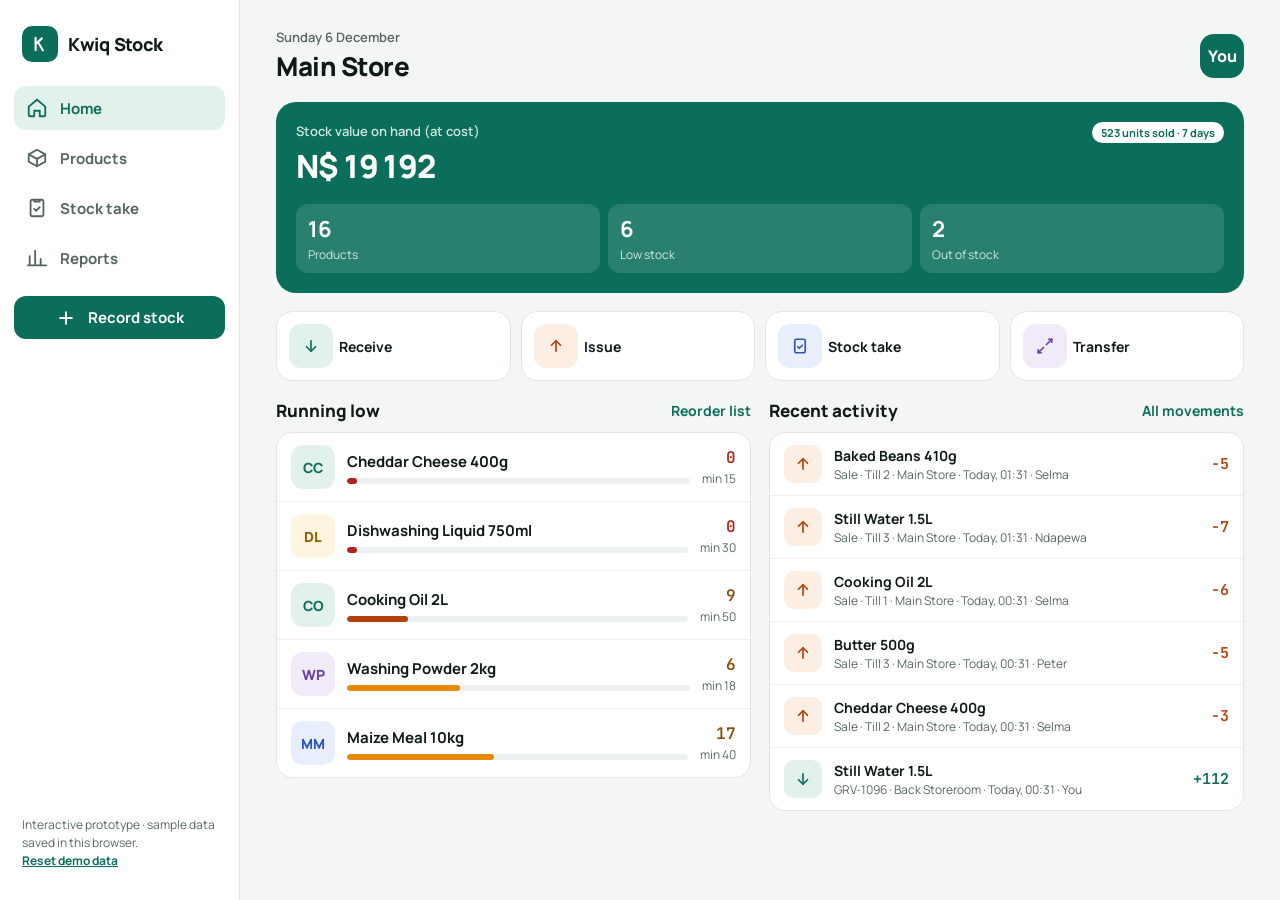
==== kwiq-stock/index.html @ a2aaada9 "Add Kwiq Stock working prototype" ====
<!doctype html>
<html lang="en">
<head>
<meta charset="utf-8">
<meta name="viewport" content="width=device-width, initial-scale=1, viewport-fit=cover">
<title>Kwiq Stock — Stock recording prototype</title>
<meta name="description" content="Kwiq Stock: an interactive prototype of a stock recording app — receive and issue stock, run barcode stock takes and track movements.">
<meta name="theme-color" content="#0B6E5A">
<link rel="icon" href="data:image/svg+xml,%3Csvg xmlns='http://www.w3.org/2000/svg' viewBox='0 0 32 32'%3E%3Crect width='32' height='32' rx='8' fill='%230B6E5A'/%3E%3Cpath d='M9 8v16M9 16l9-8M12.5 13l7 11' stroke='white' stroke-width='3' stroke-linecap='round' fill='none'/%3E%3C/svg%3E">
<link rel="preconnect" href="https://fonts.googleapis.com">
<link rel="preconnect" href="https://fonts.gstatic.com" crossorigin>
<link href="https://fonts.googleapis.com/css2?family=Manrope:wght@400;500;600;700;800&family=JetBrains+Mono:wght@500;600&display=swap" rel="stylesheet">
<style>
:root{
  --brand:#0B6E5A;--brand-dark:#08513F;--brand-tint:#E3F1EC;--brand-on:#CFE8E0;
  --ink:#0F1A17;--muted:#56665F;--line:#E1E7E4;--line-soft:#EDF1EF;--ground:#F4F6F5;--card:#FFFFFF;
  --out:#B4400B;--out-tint:#FDEEE4;--warn:#8A4B00;--warn-tint:#FFF1DB;--bad:#B42318;--bad-tint:#FDE8E7;
  --blue:#2F54B8;--blue-tint:#E8EEFB;--purple:#6B3FA0;--purple-tint:#F1EAF9;--amber-tint:#FFF4E0;--amber:#9A5B00;
  --radius:16px;--mono:'JetBrains Mono',ui-monospace,monospace;
}
*{box-sizing:border-box}
html,body{margin:0;height:100%}
body{font-family:'Manrope',system-ui,-apple-system,sans-serif;background:var(--ground);color:var(--ink);-webkit-font-smoothing:antialiased}
a{color:var(--brand);text-decoration:none}
button,input,select{font-family:inherit;font-size:inherit;color:inherit}
button{cursor:pointer}
:focus-visible{outline:3px solid #5FD3B3;outline-offset:2px}
.mono{font-family:var(--mono)}
.sr{position:absolute;width:1px;height:1px;overflow:hidden;clip:rect(0 0 0 0);white-space:nowrap}

/* Layout */
.app{display:flex;min-height:100vh}
.sidebar{display:none}
.main{flex:1;min-width:0;padding:20px 20px 110px}
.content{max-width:1120px;margin:0 auto;display:flex;flex-direction:column;gap:18px}
.bottomnav{position:fixed;left:0;right:0;bottom:0;height:calc(76px + env(safe-area-inset-bottom));padding:0 6px env(safe-area-inset-bottom);background:var(--card);border-top:1px solid var(--line);display:grid;grid-template-columns:repeat(5,1fr);align-items:center;z-index:20}
.bottomnav a{display:flex;flex-direction:column;align-items:center;gap:4px;font-size:11px;font-weight:600;color:var(--muted);padding:6px 0}
.bottomnav a.active{color:var(--brand);font-weight:800}
.bottomnav .fab{width:54px;height:54px;border-radius:18px;background:var(--brand);display:flex;align-items:center;justify-content:center;margin-top:-22px;box-shadow:0 8px 20px rgba(11,110,90,.35)}
@media (min-width:900px){
  .sidebar{display:flex;flex-direction:column;gap:6px;width:240px;flex-shrink:0;background:var(--card);border-right:1px solid var(--line);padding:22px 14px;position:sticky;top:0;height:100vh}
  .bottomnav{display:none}
  .main{padding:28px 36px 48px}
  .mobile-only{display:none !important}
}
@media (max-width:899px){.desktop-only{display:none !important}}
.brand{display:flex;align-items:center;gap:10px;padding:4px 8px 18px;font-weight:800;font-size:18px;letter-spacing:-.3px}
.logo{width:36px;height:36px;border-radius:10px;background:var(--brand);display:flex;align-items:center;justify-content:center}
.sidebar a{display:flex;align-items:center;gap:12px;padding:11px 12px;border-radius:12px;color:var(--muted);font-weight:700;font-size:15px}
.sidebar a:hover{background:var(--ground);color:var(--ink)}
.sidebar a.active{background:var(--brand-tint);color:var(--brand)}
.sidebar .cta{margin-top:10px;background:var(--brand);color:#fff;justify-content:center}
.sidebar .cta:hover{background:var(--brand-dark);color:#fff}
.sidebar .foot{margin-top:auto;font-size:12px;color:var(--muted);padding:8px;line-height:1.5}

/* Components */
.card{background:var(--card);border:1px solid var(--line);border-radius:var(--radius)}
.pad{padding:16px}
.row{display:flex;align-items:center;gap:12px}
.between{display:flex;align-items:center;justify-content:space-between;gap:12px}
.stack{display:flex;flex-direction:column;gap:10px}
h1{margin:0;font-size:26px;font-weight:800;letter-spacing:-.5px}
h2{margin:0;font-size:17px;font-weight:800}
.sub{font-size:13px;color:var(--muted);font-weight:600}
.btn{height:46px;padding:0 16px;border-radius:14px;border:1px solid var(--line);background:var(--card);font-weight:700;font-size:15px;display:inline-flex;align-items:center;justify-content:center;gap:8px;color:var(--ink)}
.btn:hover{border-color:#C9D3CE}
.btn.primary{background:var(--brand);border-color:var(--brand);color:#fff}
.btn.primary:hover{background:var(--brand-dark)}
.btn:disabled{opacity:.5;cursor:not-allowed}
.iconbtn{width:44px;height:44px;border-radius:14px;border:1px solid var(--line);background:var(--card);display:inline-flex;align-items:center;justify-content:center;flex-shrink:0}
.badge{font-size:11px;font-weight:700;padding:3px 9px;border-radius:999px;white-space:nowrap}
.b-ok{background:var(--brand-tint);color:var(--brand)}
.b-low{background:var(--warn-tint);color:var(--warn)}
.b-out{background:var(--bad-tint);color:var(--bad)}
.thumb{width:44px;height:44px;border-radius:12px;flex-shrink:0;display:flex;align-items:center;justify-content:center;font-weight:800;font-size:14px}
.list > *{display:flex;align-items:center;gap:12px;padding:12px 14px;border-bottom:1px solid var(--line-soft);color:var(--ink)}
.list > *:last-child{border-bottom:none}
.list > a:hover{background:#FAFBFA}
.grow{flex:1;min-width:0}
.ellipsis{white-space:nowrap;overflow:hidden;text-overflow:ellipsis}
.name{font-size:15px;font-weight:700}
.meta{font-size:12px;color:var(--muted)}
.qty{font-family:var(--mono);font-weight:600;font-size:16px}
.bar{height:6px;background:var(--line-soft);border-radius:3px;overflow:hidden}
.bar > span{display:block;height:100%;border-radius:3px}
.seg{display:grid;gap:4px;padding:4px;background:#E4EAE7;border-radius:14px}
.seg button{height:40px;border:none;border-radius:11px;background:transparent;font-weight:700;font-size:13px;color:#46554F}
.seg button[aria-checked="true"]{background:#fff;color:var(--ink);box-shadow:0 1px 3px rgba(15,26,23,.12)}
.chips{display:flex;gap:8px;overflow-x:auto;padding-bottom:2px;scrollbar-width:none}
.chips::-webkit-scrollbar{display:none}
.chip{flex-shrink:0;height:36px;padding:0 14px;border-radius:999px;border:1px solid var(--line);background:var(--card);font-weight:700;font-size:13px}
.chip[aria-pressed="true"]{background:var(--ink);border-color:var(--ink);color:#fff}
.field{display:flex;flex-direction:column;gap:6px;font-size:13px;font-weight:700;color:var(--muted)}
.input{height:46px;padding:0 12px;border-radius:12px;border:1px solid var(--line);background:var(--card);font-size:15px;color:var(--ink);width:100%}
.input:focus{outline:none;border-color:var(--brand);box-shadow:0 0 0 3px rgba(11,110,90,.15)}
.search{display:flex;align-items:center;gap:10px;height:48px;padding:0 14px;border-radius:14px;background:var(--card);border:1px solid var(--line);flex:1}
.search input{flex:1;border:none;outline:none;background:transparent;font-size:15px;min-width:0}
.grid2{display:grid;grid-template-columns:repeat(2,minmax(0,1fr));gap:10px}
.grid-cards{display:grid;grid-template-columns:1fr;gap:18px}
@media (min-width:900px){.grid-cards{grid-template-columns:repeat(2,minmax(0,1fr))}}
.empty{padding:28px 16px;text-align:center;color:var(--muted);font-size:14px}
.err{color:var(--bad);font-size:13px;font-weight:600}

/* Home */
.hero{background:var(--brand);color:#fff;border-radius:20px;padding:20px;display:flex;flex-direction:column;gap:16px}
.hero .big{font-size:32px;font-weight:800;letter-spacing:-.6px}
.kpis{display:grid;grid-template-columns:repeat(3,minmax(0,1fr));gap:8px}
.kpis a{background:rgba(255,255,255,.12);border-radius:12px;padding:10px 12px;color:#fff;display:flex;flex-direction:column;gap:2px}
.kpis a:hover{background:rgba(255,255,255,.2)}
.kpis b{font-size:22px}
.kpis span{font-size:12px;color:var(--brand-on)}
.actions{display:grid;grid-template-columns:repeat(4,minmax(0,1fr));gap:10px}
.actions a{display:flex;flex-direction:column;align-items:center;gap:6px;color:var(--ink);font-size:12px;font-weight:700}
.actions a > span{width:58px;height:58px;border-radius:16px;display:flex;align-items:center;justify-content:center;transition:transform .15s}
.actions a:hover > span{transform:translateY(-2px)}
@media (min-width:900px){.actions a{flex-direction:row;justify-content:flex-start;padding:12px;background:var(--card);border:1px solid var(--line);border-radius:16px;font-size:14px}.actions a > span{width:44px;height:44px;border-radius:12px}}

/* Record */
.stepper{display:flex;align-items:center;justify-content:center;gap:20px}
.stepper button{width:54px;height:54px;border-radius:16px;border:1px solid var(--line);background:var(--ground);display:flex;align-items:center;justify-content:center}
.stepper button.plus{background:var(--brand);border-color:var(--brand)}
.stepper input{width:120px;text-align:center;font-family:var(--mono);font-size:42px;font-weight:600;border:none;background:transparent;color:var(--ink)}
.stepper input:focus{outline:none}
.quick{display:flex;gap:8px;justify-content:center;flex-wrap:wrap}
.quick button{height:34px;padding:0 12px;border-radius:999px;border:1px solid var(--line);background:#fff;font-family:var(--mono);font-weight:600;font-size:13px}

/* Scan */
.scan{height:130px;border-radius:18px;background:var(--ink);position:relative;display:flex;flex-direction:column;align-items:center;justify-content:center;gap:8px;color:#fff;border:none;width:100%;font-weight:700;font-size:14px;overflow:hidden}
.scan i{position:absolute;width:26px;height:26px;border-color:#5FD3B3;border-style:solid;border-width:0}
.scan .tl{top:18px;left:22%;border-top-width:3px;border-left-width:3px;border-radius:6px 0 0 0}
.scan .tr{top:18px;right:22%;border-top-width:3px;border-right-width:3px;border-radius:0 6px 0 0}
.scan .bl{bottom:18px;left:22%;border-bottom-width:3px;border-left-width:3px;border-radius:0 0 0 6px}
.scan .br{bottom:18px;right:22%;border-bottom-width:3px;border-right-width:3px;border-radius:0 0 6px 0}
.scan .laser{position:absolute;left:22%;right:22%;height:2px;background:#5FD3B3;box-shadow:0 0 10px #5FD3B3;top:50%;animation:laser 1.6s ease-in-out infinite;opacity:0}
.scan.on .laser{opacity:1}
@keyframes laser{0%,100%{top:28%}50%{top:72%}}
.counter{display:flex;align-items:center;gap:6px}
.counter button{width:34px;height:34px;border-radius:10px;border:1px solid var(--line);background:var(--ground);font-weight:800;font-size:16px}
.counter button.plus{background:var(--brand);border-color:var(--brand);color:#fff}
.counter input{width:52px;height:34px;text-align:center;border:1px solid var(--line);border-radius:10px;font-family:var(--mono);font-weight:600;font-size:15px}
.row.hl{background:#F2FAF7}

/* Reports */
.chart{height:170px;display:grid;gap:8px;align-items:end}
.chart .col{display:flex;flex-direction:column;align-items:center;gap:6px;height:100%;justify-content:flex-end}
.chart .bars{display:flex;align-items:flex-end;gap:3px;height:140px}
.chart .bars span{width:12px;border-radius:4px;min-height:3px}
.chart .lbl{font-size:11px;color:var(--muted);font-weight:600}
.legend{display:flex;gap:14px;font-size:12px;font-weight:600;color:var(--muted)}
.legend i{display:inline-block;width:10px;height:10px;border-radius:3px;margin-right:5px;vertical-align:-1px}

/* Modal + toast */
.overlay{position:fixed;inset:0;background:rgba(15,26,23,.45);display:flex;align-items:flex-end;justify-content:center;z-index:40}
.sheet{background:#fff;width:100%;max-width:520px;max-height:92vh;overflow:auto;border-radius:22px 22px 0 0;padding:20px;display:flex;flex-direction:column;gap:14px}
@media (min-width:640px){.overlay{align-items:center}.sheet{border-radius:22px}}
.toast{position:fixed;left:50%;bottom:96px;transform:translateX(-50%) translateY(20px);background:var(--ink);color:#fff;padding:12px 16px;border-radius:12px;font-weight:600;font-size:14px;opacity:0;transition:.25s;z-index:60;max-width:calc(100% - 32px);display:flex;gap:10px;align-items:center}
.toast.show{opacity:1;transform:translateX(-50%) translateY(0)}
@media (min-width:900px){.toast{bottom:28px}}
.notice{font-size:12px;color:var(--muted);text-align:center;padding:6px 0}
.notice button{border:none;background:none;color:var(--brand);font-weight:700;font-size:12px;padding:0;text-decoration:underline}
</style>
</head>
<body>
<div class="app">
  <nav class="sidebar" aria-label="Main">
    <div class="brand"><span class="logo"><svg width="20" height="20" viewBox="0 0 32 32" aria-hidden="true"><path d="M9 6v20M9 16l10-9M12.5 12.5l8 13.5" stroke="#fff" stroke-width="3.4" stroke-linecap="round" fill="none"/></svg></span>Kwiq Stock</div>
    <a href="#/home" data-nav="home"><svg width="22" height="22" viewBox="0 0 24 24" fill="none" stroke="currentColor" stroke-width="2" stroke-linecap="round" stroke-linejoin="round" aria-hidden="true"><path d="M3 10.5 12 3l9 7.5V20a1 1 0 0 1-1 1h-5v-6h-6v6H4a1 1 0 0 1-1-1z"/></svg>Home</a>
    <a href="#/products" data-nav="products"><svg width="22" height="22" viewBox="0 0 24 24" fill="none" stroke="currentColor" stroke-width="2" stroke-linecap="round" stroke-linejoin="round" aria-hidden="true"><path d="M21 8 12 3 3 8v8l9 5 9-5z"/><path d="m3 8 9 5 9-5"/><path d="M12 13v8"/></svg>Products</a>
    <a href="#/count" data-nav="count"><svg width="22" height="22" viewBox="0 0 24 24" fill="none" stroke="currentColor" stroke-width="2" stroke-linecap="round" stroke-linejoin="round" aria-hidden="true"><rect x="5" y="3" width="14" height="18" rx="2"/><path d="M9 3v2h6V3"/><path d="m9 13 2 2 4-4"/></svg>Stock take</a>
    <a href="#/reports" data-nav="reports"><svg width="22" height="22" viewBox="0 0 24 24" fill="none" stroke="currentColor" stroke-width="2" stroke-linecap="round" stroke-linejoin="round" aria-hidden="true"><path d="M4 20V10M10 20V4M16 20v-7M22 20H2"/></svg>Reports</a>
    <a href="#/record" data-nav="record" class="cta"><svg width="20" height="20" viewBox="0 0 24 24" fill="none" stroke="currentColor" stroke-width="2.4" stroke-linecap="round" aria-hidden="true"><path d="M12 5v14M5 12h14"/></svg>Record stock</a>
    <div class="foot">Interactive prototype · sample data saved in this browser.<br><button type="button" data-action="reset" style="border:none;background:none;padding:0;color:var(--brand);font-weight:700;font-size:12px;text-decoration:underline">Reset demo data</button></div>
  </nav>

  <main class="main" id="main" tabindex="-1">
    <div class="content" id="view" aria-live="polite"></div>
  </main>

  <nav class="bottomnav" aria-label="Main">
    <a href="#/home" data-nav="home"><svg width="24" height="24" viewBox="0 0 24 24" fill="none" stroke="currentColor" stroke-width="2" stroke-linecap="round" stroke-linejoin="round" aria-hidden="true"><path d="M3 10.5 12 3l9 7.5V20a1 1 0 0 1-1 1h-5v-6h-6v6H4a1 1 0 0 1-1-1z"/></svg>Home</a>
    <a href="#/products" data-nav="products"><svg width="24" height="24" viewBox="0 0 24 24" fill="none" stroke="currentColor" stroke-width="2" stroke-linecap="round" stroke-linejoin="round" aria-hidden="true"><path d="M21 8 12 3 3 8v8l9 5 9-5z"/><path d="m3 8 9 5 9-5"/><path d="M12 13v8"/></svg>Products</a>
    <a href="#/record" data-nav="record" aria-label="Record stock"><span class="fab"><svg width="26" height="26" viewBox="0 0 24 24" fill="none" stroke="#fff" stroke-width="2.4" stroke-linecap="round" aria-hidden="true"><path d="M12 5v14M5 12h14"/></svg></span></a>
    <a href="#/count" data-nav="count"><svg width="24" height="24" viewBox="0 0 24 24" fill="none" stroke="currentColor" stroke-width="2" stroke-linecap="round" stroke-linejoin="round" aria-hidden="true"><rect x="5" y="3" width="14" height="18" rx="2"/><path d="M9 3v2h6V3"/><path d="m9 13 2 2 4-4"/></svg>Count</a>
    <a href="#/reports" data-nav="reports"><svg width="24" height="24" viewBox="0 0 24 24" fill="none" stroke="currentColor" stroke-width="2" stroke-linecap="round" stroke-linejoin="round" aria-hidden="true"><path d="M4 20V10M10 20V4M16 20v-7M22 20H2"/></svg>Reports</a>
  </nav>
</div>
<div class="toast" id="toast" role="status"></div>
<div id="modal"></div>

<script>
(function () {
  'use strict';

  // ---------------------------------------------------------------- helpers
  const $ = (s, el = document) => el.querySelector(s);
  const esc = (v) => String(v).replace(/[&<>"']/g, (c) => ({ '&': '&amp;', '<': '&lt;', '>': '&gt;', '"': '&quot;', "'": '&#39;' }[c]));
  const money = (n) => 'N$ ' + Math.round(n).toLocaleString('en-ZA').replace(/,/g, ' ');
  const money2 = (n) => 'N$ ' + n.toFixed(2);
  const fmtNum = (n) => Math.round(n).toLocaleString('en-ZA').replace(/,/g, ' ');
  const DAY = 86400000;
  const LOCS = { main: 'Main Store', back: 'Back Storeroom' };
  const TONES = [['--amber-tint', '--amber'], ['--brand-tint', '--brand'], ['--blue-tint', '--blue'], ['--purple-tint', '--purple']];
  const STORE_KEY = 'kwiq-stock-v1';

  function timeAgo(t) {
    const d = Date.now() - t;
    if (d < 60000) return 'just now';
    if (d < 3600000) return Math.floor(d / 60000) + ' min ago';
    const date = new Date(t), now = new Date();
    const hm = date.toLocaleTimeString('en-GB', { hour: '2-digit', minute: '2-digit' });
    if (date.toDateString() === now.toDateString()) return 'Today, ' + hm;
    if (date.toDateString() === new Date(Date.now() - DAY).toDateString()) return 'Yesterday, ' + hm;
    return date.toLocaleDateString('en-GB', { day: 'numeric', month: 'short' }) + ', ' + hm;
  }
  const initials = (name) => (name.split(/\s+/).filter((w) => /^[A-Za-z]/.test(w)).slice(0, 2).map((w) => w[0]).join('') || name.slice(0, 2)).toUpperCase();
  const tone = (id) => TONES[[...id].reduce((a, c) => a + c.charCodeAt(0), 0) % TONES.length];
  const thumb = (p, size) => {
    const t = tone(p.id);
    const s = size ? `width:${size}px;height:${size}px;font-size:${Math.round(size * 0.3)}px;` : '';
    return `<span class="thumb" style="${s}background:var(${t[0]});color:var(${t[1]})">${esc(initials(p.name))}</span>`;
  };
  const icon = {
    in: '<svg width="18" height="18" viewBox="0 0 24 24" fill="none" stroke="currentColor" stroke-width="2.2" stroke-linecap="round" stroke-linejoin="round" aria-hidden="true"><path d="M12 5v14"/><path d="m18 13-6 6-6-6"/></svg>',
    out: '<svg width="18" height="18" viewBox="0 0 24 24" fill="none" stroke="currentColor" stroke-width="2.2" stroke-linecap="round" stroke-linejoin="round" aria-hidden="true"><path d="M12 19V5"/><path d="m6 11 6-6 6 6"/></svg>',
    adj: '<svg width="18" height="18" viewBox="0 0 24 24" fill="none" stroke="currentColor" stroke-width="2.2" stroke-linecap="round" stroke-linejoin="round" aria-hidden="true"><rect x="5" y="3" width="14" height="18" rx="2"/><path d="m9 13 2 2 4-4"/></svg>',
    tr: '<svg width="18" height="18" viewBox="0 0 24 24" fill="none" stroke="currentColor" stroke-width="2.2" stroke-linecap="round" stroke-linejoin="round" aria-hidden="true"><path d="M17 3h4v4"/><path d="M21 3 14 10"/><path d="M7 21H3v-4"/><path d="m3 21 7-7"/></svg>',
    search: '<svg width="20" height="20" viewBox="0 0 24 24" fill="none" stroke="currentColor" stroke-width="2" stroke-linecap="round" aria-hidden="true"><circle cx="11" cy="11" r="7"/><path d="m21 21-4.3-4.3"/></svg>',
    scan: '<svg width="22" height="22" viewBox="0 0 24 24" fill="none" stroke="currentColor" stroke-width="2" stroke-linecap="round" stroke-linejoin="round" aria-hidden="true"><path d="M3 7V5a2 2 0 0 1 2-2h2"/><path d="M17 3h2a2 2 0 0 1 2 2v2"/><path d="M21 17v2a2 2 0 0 1-2 2h-2"/><path d="M7 21H5a2 2 0 0 1-2-2v-2"/><path d="M7 8v8M11 8v8M15 8v8M18 8v8"/></svg>',
    back: '<svg width="20" height="20" viewBox="0 0 24 24" fill="none" stroke="currentColor" stroke-width="2.2" stroke-linecap="round" stroke-linejoin="round" aria-hidden="true"><path d="m15 18-6-6 6-6"/></svg>',
    plus: '<svg width="18" height="18" viewBox="0 0 24 24" fill="none" stroke="currentColor" stroke-width="2.4" stroke-linecap="round" aria-hidden="true"><path d="M12 5v14M5 12h14"/></svg>',
    minus: '<svg width="22" height="22" viewBox="0 0 24 24" fill="none" stroke="currentColor" stroke-width="2.4" stroke-linecap="round" aria-hidden="true"><path d="M5 12h14"/></svg>',
    check: '<svg width="20" height="20" viewBox="0 0 24 24" fill="none" stroke="currentColor" stroke-width="2.4" stroke-linecap="round" stroke-linejoin="round" aria-hidden="true"><path d="M20 6 9 17l-5-5"/></svg>',
    close: '<svg width="20" height="20" viewBox="0 0 24 24" fill="none" stroke="currentColor" stroke-width="2.2" stroke-linecap="round" aria-hidden="true"><path d="M18 6 6 18M6 6l12 12"/></svg>',
    download: '<svg width="18" height="18" viewBox="0 0 24 24" fill="none" stroke="currentColor" stroke-width="2.2" stroke-linecap="round" stroke-linejoin="round" aria-hidden="true"><path d="M12 3v12"/><path d="m7 10 5 5 5-5"/><path d="M4 21h16"/></svg>'
  };

  // ---------------------------------------------------------------- data
  function seed() {
    const catalog = [
      ['Cooking Oil 2L', 'Grocery', 64.99, 51.2, 50, 9, 0, 'Namib Wholesalers'],
      ['Maize Meal 10kg', 'Grocery', 119.99, 96.5, 40, 17, 0, 'Namib Mills Distribution'],
      ['Sugar Brown 2kg', 'Grocery', 42.5, 33.9, 40, 21, 0, 'Namib Wholesalers'],
      ['Rice Long Grain 2kg', 'Grocery', 46.99, 36.4, 30, 64, 24, 'Coastal Foods'],
      ['Baked Beans 410g', 'Grocery', 18.99, 13.1, 36, 46, 12, 'Coastal Foods'],
      ['Pasta Spaghetti 500g', 'Grocery', 21.99, 15.8, 30, 22, 0, 'Coastal Foods'],
      ['Long Life Milk 1L', 'Dairy', 21.99, 16.75, 48, 64, 36, 'Kalahari Dairy'],
      ['Butter 500g', 'Dairy', 69.99, 55.0, 20, 31, 0, 'Kalahari Dairy'],
      ['Cheddar Cheese 400g', 'Dairy', 84.99, 66.2, 15, 0, 0, 'Kalahari Dairy'],
      ['Fruit Juice 1L', 'Beverages', 24.99, 18.3, 40, 56, 24, 'Etosha Beverages'],
      ['Still Water 1.5L', 'Beverages', 12.99, 8.6, 60, 140, 96, 'Etosha Beverages'],
      ['Cola 2L', 'Beverages', 27.99, 21.4, 48, 38, 0, 'Etosha Beverages'],
      ['Dishwashing Liquid 750ml', 'Household', 29.99, 21.9, 30, 0, 0, 'CleanCo Supplies'],
      ['Bath Soap 175g', 'Household', 14.99, 9.8, 60, 132, 48, 'CleanCo Supplies'],
      ['Toilet Paper 9-pack', 'Household', 79.99, 61.0, 20, 26, 10, 'CleanCo Supplies'],
      ['Washing Powder 2kg', 'Household', 89.99, 70.3, 18, 0, 6, 'CleanCo Supplies']
    ];
    const prefix = { Grocery: 'GRC', Dairy: 'DRY', Beverages: 'BEV', Household: 'HSH' };
    const products = catalog.map((c, i) => ({
      id: 'p' + (i + 1),
      name: c[0], cat: c[1], price: c[2], cost: c[3], min: c[4],
      stock: { main: c[5], back: c[6] },
      sku: prefix[c[1]] + '-' + String(100 + i * 7).padStart(4, '0'),
      barcode: '600' + String(1234500000 + i * 97).slice(0, 10),
      supplier: c[7]
    }));
    // Deterministic movement history for the last 35 days.
    let s = 7;
    const rnd = () => (s = (s * 9301 + 49297) % 233280) / 233280;
    const users = ['Ndapewa', 'Peter', 'Selma', 'You'];
    const movements = [];
    let grv = 1040, mid = 1;
    const now = Date.now();
    for (let d = 34; d >= 0; d--) {
      const dayStart = now - d * DAY;
      products.forEach((p) => {
        const daily = p.min / 7;
        if (rnd() < 0.8) {
          const q = Math.max(1, Math.round(daily * (0.4 + rnd() * 1.3)));
          movements.push({ id: 'm' + mid++, pid: p.id, type: 'issue', delta: -q, loc: 'main', ref: 'Sale · Till ' + (1 + Math.floor(rnd() * 3)), user: users[Math.floor(rnd() * 3)], at: dayStart - (1 + Math.floor(rnd() * 9)) * 3600000 });
        }
        if (rnd() < 0.09) {
          const q = Math.round(p.min * (1 + rnd()));
          movements.push({ id: 'm' + mid++, pid: p.id, type: 'receive', delta: q, loc: rnd() < 0.7 ? 'main' : 'back', ref: 'GRV-' + grv++, user: users[3], at: dayStart - Math.floor(2 + rnd() * 6) * 3600000 });
        }
      });
    }
    movements.sort((a, b) => b.at - a.at);
    return { products, movements, nextGrv: grv, nextId: mid, count: null };
  }

  let db;
  function load() {
    try {
      const raw = localStorage.getItem(STORE_KEY);
      if (raw) { db = JSON.parse(raw); if (db && db.products && db.movements) return; }
    } catch (e) { /* storage unavailable: run in memory */ }
    db = seed();
  }
  function save() { try { localStorage.setItem(STORE_KEY, JSON.stringify(db)); } catch (e) { /* ignore */ } }

  const product = (id) => db.products.find((p) => p.id === id);
  const onHand = (p) => p.stock.main + p.stock.back;
  const status = (p) => (onHand(p) === 0 ? 'out' : onHand(p) < p.min ? 'low' : 'ok');
  const statusBadge = (p) => {
    const st = status(p);
    return `<span class="badge b-${st}">${st === 'out' ? 'Out of stock' : st === 'low' ? 'Low stock' : 'In stock'}</span>`;
  };
  const reorderQty = (p) => Math.max(0, p.min * 2 - onHand(p));

  function addMovement(m) {
    m.id = 'm' + db.nextId++;
    m.at = Date.now();
    m.user = 'You';
    db.movements.unshift(m);
  }

  // ---------------------------------------------------------------- UI plumbing
  let toastTimer;
  function toast(msg) {
    const t = $('#toast');
    t.innerHTML = icon.check + '<span>' + esc(msg) + '</span>';
    t.classList.add('show');
    clearTimeout(toastTimer);
    toastTimer = setTimeout(() => t.classList.remove('show'), 2600);
  }
  function openModal(html) {
    $('#modal').innerHTML = `<div class="overlay" data-action="close-modal"><div class="sheet" role="dialog" aria-modal="true">${html}</div></div>`;
    const first = $('#modal input, #modal select, #modal button');
    if (first) first.focus();
  }
  function closeModal() { $('#modal').innerHTML = ''; }

  // ---------------------------------------------------------------- views
  const ui = { cat: 'All', q: '', sort: 'low', recType: 'receive', recPid: null, recQty: 1, period: 'week', countCat: 'All' };

  function viewHome() {
    const value = db.products.reduce((s, p) => s + onHand(p) * p.cost, 0);
    const low = db.products.filter((p) => status(p) === 'low');
    const out = db.products.filter((p) => status(p) === 'out');
    const weekAgo = Date.now() - 7 * DAY;
    const soldWeek = db.movements.filter((m) => m.type === 'issue' && m.at > weekAgo).reduce((s, m) => s - m.delta, 0);
    const running = db.products.filter((p) => status(p) !== 'ok').sort((a, b) => onHand(a) / a.min - onHand(b) / b.min).slice(0, 5);
    const recent = db.movements.slice(0, 6);
    const today = new Date().toLocaleDateString('en-GB', { weekday: 'long', day: 'numeric', month: 'long' });
    return `
      <div class="between">
        <div class="stack" style="gap:2px"><span class="sub">${today}</span><h1>Main Store</h1></div>
        <div class="row" style="gap:10px">
          <a class="iconbtn mobile-only" href="#/products" aria-label="Search products">${icon.search}</a>
          <span class="iconbtn" style="background:var(--brand);color:#fff;border:none;font-weight:800" aria-label="Signed in as you">You</span>
        </div>
      </div>
      <section class="hero" aria-label="Stock summary">
        <div class="between" style="align-items:flex-start">
          <div class="stack" style="gap:4px"><span style="font-size:13px;color:var(--brand-on);font-weight:600">Stock value on hand (at cost)</span><span class="big">${money(value)}</span></div>
          <span class="badge" style="background:#fff;color:var(--brand)">${fmtNum(soldWeek)} units sold · 7 days</span>
        </div>
        <div class="kpis">
          <a href="#/products"><b>${db.products.length}</b><span>Products</span></a>
          <a href="#/products?f=low"><b>${low.length}</b><span>Low stock</span></a>
          <a href="#/products?f=out"><b>${out.length}</b><span>Out of stock</span></a>
        </div>
      </section>
      <section class="actions" aria-label="Quick actions">
        <a href="#/record?t=receive"><span style="background:var(--brand-tint);color:var(--brand)">${icon.in}</span>Receive</a>
        <a href="#/record?t=issue"><span style="background:var(--out-tint);color:var(--out)">${icon.out}</span>Issue</a>
        <a href="#/count"><span style="background:var(--blue-tint);color:var(--blue)">${icon.adj}</span>Stock take</a>
        <a href="#/record?t=transfer"><span style="background:var(--purple-tint);color:var(--purple)">${icon.tr}</span>Transfer</a>
      </section>
      <div class="grid-cards">
        <section class="stack">
          <div class="between"><h2>Running low</h2><a href="#/reports" style="font-weight:700;font-size:14px">Reorder list</a></div>
          <div class="card list">${running.length ? running.map(rowLow).join('') : '<div class="empty">Everything is above its minimum level.</div>'}</div>
        </section>
        <section class="stack">
          <div class="between"><h2>Recent activity</h2><a href="#/reports" style="font-weight:700;font-size:14px">All movements</a></div>
          <div class="card list">${recent.map((m) => rowMove(m, true)).join('')}</div>
        </section>
      </div>
      <p class="notice mobile-only">Interactive prototype · sample data saved in this browser · <button type="button" data-action="reset">Reset demo data</button></p>`;
  }

  function rowLow(p) {
    const pct = Math.min(100, Math.round((onHand(p) / p.min) * 100));
    const col = status(p) === 'out' ? 'var(--bad)' : pct < 25 ? 'var(--out)' : '#E8890C';
    return `<a href="#/product/${p.id}">${thumb(p)}
      <span class="grow stack" style="gap:6px"><span class="name ellipsis">${esc(p.name)}</span><span class="bar"><span style="width:${Math.max(3, pct)}%;background:${col}"></span></span></span>
      <span class="stack" style="gap:2px;align-items:flex-end"><span class="qty" style="color:${status(p) === 'out' ? 'var(--bad)' : 'var(--warn)'}">${onHand(p)}</span><span class="meta">min ${p.min}</span></span></a>`;
  }

  function rowMove(m, withName) {
    const p = product(m.pid);
    const kind = m.type === 'receive' ? ['in', 'var(--brand-tint)', 'var(--brand)', 'Received']
      : m.type === 'issue' ? ['out', 'var(--out-tint)', 'var(--out)', 'Issued']
      : m.type === 'transfer' ? ['tr', 'var(--purple-tint)', 'var(--purple)', 'Transfer']
      : ['adj', 'var(--blue-tint)', 'var(--blue)', 'Adjusted'];
    const title = withName && p ? esc(p.name) : esc(m.ref || kind[3]);
    const sub = (withName ? esc(m.ref || kind[3]) + ' · ' : '') + esc(LOCS[m.loc] || '') + ' · ' + timeAgo(m.at) + ' · ' + esc(m.user);
    const sign = m.delta > 0 ? '+' : m.delta < 0 ? '−' : '±';
    const color = m.delta > 0 ? 'var(--brand)' : m.delta < 0 ? 'var(--out)' : 'var(--muted)';
    const tag = p ? 'a href="#/product/' + p.id + '"' : 'div';
    return `<${tag}><span class="thumb" style="width:38px;height:38px;border-radius:10px;background:${kind[1]};color:${kind[2]}">${icon[kind[0]]}</span>
      <span class="grow stack" style="gap:1px"><span class="name ellipsis" style="font-size:14px">${title}</span><span class="meta ellipsis">${sub}</span></span>
      <span class="qty" style="font-size:15px;color:${color}">${sign}${Math.abs(m.delta)}</span></${tag.split(' ')[0]}>`;
  }

  function viewProducts(params) {
    if (params.f) { ui.filter = params.f; }
    const cats = ['All', ...new Set(db.products.map((p) => p.cat))];
    const q = ui.q.trim().toLowerCase();
    let list = db.products.filter((p) => (ui.cat === 'All' || p.cat === ui.cat)
      && (!ui.filter || status(p) === ui.filter)
      && (!q || p.name.toLowerCase().includes(q) || p.sku.toLowerCase().includes(q) || p.barcode.includes(q)));
    const sorts = {
      low: (a, b) => onHand(a) / a.min - onHand(b) / b.min,
      name: (a, b) => a.name.localeCompare(b.name),
      value: (a, b) => onHand(b) * b.cost - onHand(a) * a.cost
    };
    list = list.sort(sorts[ui.sort]);
    const filterLabel = ui.filter === 'low' ? 'Low stock' : ui.filter === 'out' ? 'Out of stock' : '';
    return `
      <div class="between"><h1>Products</h1><button class="btn primary" type="button" data-action="add-product">${icon.plus}New product</button></div>
      <div class="row" style="gap:10px">
        <label class="search">${icon.search}<span class="sr">Search products</span><input id="q" type="search" placeholder="Search name, SKU or barcode" value="${esc(ui.q)}" autocomplete="off"></label>
        <button class="iconbtn" style="width:48px;height:48px;color:var(--brand)" type="button" data-action="scan-search" aria-label="Scan barcode">${icon.scan}</button>
      </div>
      <div class="chips" role="group" aria-label="Category">${cats.map((c) => `<button type="button" class="chip" aria-pressed="${c === ui.cat}" data-action="cat" data-v="${esc(c)}">${esc(c)}</button>`).join('')}</div>
      <div class="between sub">
        <span>${list.length} product${list.length === 1 ? '' : 's'}${filterLabel ? ` · <button type="button" data-action="clear-filter" style="border:none;background:var(--warn-tint);color:var(--warn);font-weight:700;border-radius:999px;padding:3px 10px;font-size:12px">${filterLabel} ✕</button>` : ''}</span>
        <label class="row" style="gap:6px">Sort
          <select class="input" id="sort" style="height:36px;width:auto;font-size:13px;font-weight:700">
            <option value="low"${ui.sort === 'low' ? ' selected' : ''}>Lowest stock</option>
            <option value="name"${ui.sort === 'name' ? ' selected' : ''}>Name</option>
            <option value="value"${ui.sort === 'value' ? ' selected' : ''}>Stock value</option>
          </select></label>
      </div>
      <div class="card list" id="plist">${list.length ? list.map((p) => `
        <a href="#/product/${p.id}">${thumb(p)}
          <span class="grow stack" style="gap:3px"><span class="name ellipsis">${esc(p.name)}</span><span class="meta mono">${esc(p.sku)} · ${money2(p.price)}</span></span>
          <span class="desktop-only meta" style="width:110px">${esc(p.cat)}</span>
          <span class="stack" style="gap:4px;align-items:flex-end"><span class="qty">${onHand(p)}</span>${statusBadge(p)}</span>
        </a>`).join('') : '<div class="empty">No products match your search.</div>'}</div>`;
  }

  function viewProduct(id) {
    const p = product(id);
    if (!p) return `<div class="card empty">This product no longer exists. <a href="#/products">Back to products</a></div>`;
    const moves = db.movements.filter((m) => m.pid === p.id).slice(0, 12);
    const st = status(p);
    const color = st === 'out' ? 'var(--bad)' : st === 'low' ? 'var(--warn)' : 'var(--ink)';
    return `
      <div class="between">
        <a class="iconbtn" href="#/products" aria-label="Back to products">${icon.back}</a>
        <span style="font-weight:800">Product</span>
        <button class="iconbtn" type="button" data-action="edit-min" data-id="${p.id}" aria-label="Edit minimum level"><svg width="20" height="20" viewBox="0 0 24 24" fill="none" stroke="currentColor" stroke-width="2" stroke-linecap="round" stroke-linejoin="round" aria-hidden="true"><path d="M12 20h9"/><path d="M16.5 3.5a2.1 2.1 0 0 1 3 3L7 19l-4 1 1-4z"/></svg></button>
      </div>
      <div class="grid-cards">
        <section class="card pad stack" style="gap:14px">
          <div class="row" style="gap:14px">${thumb(p, 60)}
            <div class="stack grow" style="gap:4px"><span style="font-size:20px;font-weight:800;letter-spacing:-.3px">${esc(p.name)}</span>
              <span class="meta mono">${esc(p.sku)} · ${esc(p.barcode)}</span><span>${statusBadge(p)}</span></div>
          </div>
          <div style="display:grid;grid-template-columns:repeat(3,minmax(0,1fr));gap:8px">
            <div style="background:var(--ground);border-radius:12px;padding:10px"><div class="sub">On hand</div><div class="qty" style="font-size:24px;color:${color}">${onHand(p)}</div></div>
            <div style="background:var(--ground);border-radius:12px;padding:10px"><div class="sub">Minimum</div><div class="qty" style="font-size:24px">${p.min}</div></div>
            <div style="background:var(--ground);border-radius:12px;padding:10px"><div class="sub">Reorder</div><div class="qty" style="font-size:24px;color:var(--brand)">${reorderQty(p) ? '+' + reorderQty(p) : '—'}</div></div>
          </div>
          <div class="grid2" style="font-size:14px">
            <div class="stack" style="gap:2px"><span class="meta">Selling price</span><b>${money2(p.price)}</b></div>
            <div class="stack" style="gap:2px"><span class="meta">Cost price</span><b>${money2(p.cost)}</b></div>
            <div class="stack" style="gap:2px"><span class="meta">Category</span><b>${esc(p.cat)}</b></div>
            <div class="stack" style="gap:2px"><span class="meta">Supplier</span><b>${esc(p.supplier)}</b></div>
          </div>
          <div class="stack" style="gap:8px"><h2 style="font-size:15px">Stock by location</h2>
            <div class="card list">
              <div><span class="grow name" style="font-size:14px">${LOCS.main}</span><span class="qty">${p.stock.main}</span></div>
              <div><span class="grow name" style="font-size:14px">${LOCS.back}</span><span class="qty">${p.stock.back}</span></div>
            </div>
          </div>
          <div class="grid2">
            <a class="btn" href="#/record?t=issue&p=${p.id}">${icon.out}Issue</a>
            <a class="btn primary" href="#/record?t=receive&p=${p.id}">${icon.in}Receive</a>
          </div>
        </section>
        <section class="stack">
          <h2>Movement history</h2>
          <div class="card list">${moves.length ? moves.map((m) => rowMove(m, false)).join('') : '<div class="empty">No movements yet.</div>'}</div>
        </section>
      </div>`;
  }

  function viewRecord(params) {
    if (params.t) ui.recType = params.t;
    if (params.p) ui.recPid = params.p;
    if (!ui.recPid || !product(ui.recPid)) ui.recPid = db.products[0].id;
    const p = product(ui.recPid);
    const types = [['receive', 'Receive'], ['issue', 'Issue'], ['adjust', 'Adjust'], ['transfer', 'Transfer']];
    const t = ui.recType;
    const refLabel = { receive: 'GRV / invoice no.', issue: 'Reason', adjust: 'Reason', transfer: 'Note' }[t];
    const refPh = { receive: 'GRV-' + db.nextGrv, issue: 'Sale, damaged, expired…', adjust: 'Recount, correction…', transfer: 'Restock shelves' }[t];
    return `
      <div class="between">
        <a class="iconbtn" href="#/home" aria-label="Close">${icon.close}</a>
        <h1 style="font-size:20px">Record stock</h1>
        <span style="width:44px"></span>
      </div>
      <form id="recForm" class="stack" style="gap:16px;max-width:620px;width:100%;margin:0 auto" novalidate>
        <div class="seg" role="radiogroup" aria-label="Movement type" style="grid-template-columns:repeat(4,minmax(0,1fr))">
          ${types.map(([id, l]) => `<button type="button" role="radio" aria-checked="${id === t}" data-action="rec-type" data-v="${id}">${l}</button>`).join('')}
        </div>
        <label class="field">Product
          <select class="input" id="recPid">${db.products.slice().sort((a, b) => a.name.localeCompare(b.name)).map((x) => `<option value="${x.id}"${x.id === p.id ? ' selected' : ''}>${esc(x.name)} — ${onHand(x)} on hand</option>`).join('')}</select>
        </label>
        <div class="card pad stack" style="gap:14px;align-items:center">
          <span class="sub" id="qtyLabel">${t === 'adjust' ? 'Counted quantity' : 'Quantity'}</span>
          <div class="stepper">
            <button type="button" data-action="qty" data-v="-1" aria-label="Decrease quantity">${icon.minus}</button>
            <label><span class="sr">Quantity</span><input id="recQty" type="number" inputmode="numeric" min="0" value="${ui.recQty}"></label>
            <button type="button" class="plus" data-action="qty" data-v="1" aria-label="Increase quantity" style="color:#fff">${icon.plus}</button>
          </div>
          <div class="quick">${[1, 6, 12, 24].map((n) => `<button type="button" data-action="qty" data-v="${n}">+${n}</button>`).join('')}</div>
          <div class="between" style="width:100%;padding-top:12px;border-top:1px solid var(--line-soft);font-size:14px">
            <span class="sub" id="balLabel"></span><span class="mono" style="font-weight:600" id="balance"></span>
          </div>
          <div class="err" id="recErr" role="alert"></div>
        </div>
        <div class="grid2">
          <label class="field">${t === 'transfer' ? 'From' : 'Location'}
            <select class="input" id="recLoc"><option value="main">${LOCS.main}</option><option value="back">${LOCS.back}</option></select></label>
          ${t === 'transfer'
            ? `<label class="field">To<select class="input" id="recTo"><option value="back">${LOCS.back}</option><option value="main">${LOCS.main}</option></select></label>`
            : `<label class="field">${refLabel}<input class="input" id="recRef" type="text" placeholder="${esc(refPh)}"></label>`}
        </div>
        <button class="btn primary" type="submit" style="height:52px;font-size:16px">${icon.check}Save ${types.find((x) => x[0] === t)[1].toLowerCase()}</button>
      </form>`;
  }

  function recPreview() {
    const f = $('#recForm'); if (!f) return;
    const p = product($('#recPid').value);
    const qty = Math.max(0, parseInt($('#recQty').value, 10) || 0);
    ui.recQty = qty; ui.recPid = p.id;
    const loc = $('#recLoc').value;
    const t = ui.recType;
    let label, before, after, err = '';
    if (t === 'transfer') {
      const to = $('#recTo').value;
      label = LOCS[loc] + ' → ' + LOCS[to];
      before = p.stock[loc]; after = before - qty;
      if (loc === to) err = 'Choose two different locations.';
      else if (after < 0) err = 'Only ' + before + ' available at ' + LOCS[loc] + '.';
    } else {
      label = 'New balance at ' + LOCS[loc];
      before = p.stock[loc];
      after = t === 'receive' ? before + qty : t === 'issue' ? before - qty : qty;
      if (t === 'issue' && after < 0) err = 'Only ' + before + ' available at ' + LOCS[loc] + '.';
    }
    if (qty === 0 && t !== 'adjust') err = err || 'Enter a quantity above zero.';
    $('#balLabel').textContent = label;
    $('#balance').innerHTML = before + ' → <span style="color:' + (after < 0 ? 'var(--bad)' : 'var(--brand)') + '">' + after + '</span>';
    $('#recErr').textContent = err;
    f.querySelector('[type=submit]').disabled = !!err;
  }

  function submitRecord() {
    const p = product($('#recPid').value);
    const qty = Math.max(0, parseInt($('#recQty').value, 10) || 0);
    const loc = $('#recLoc').value;
    const t = ui.recType;
    if (t === 'transfer') {
      const to = $('#recTo').value;
      if (loc === to || qty <= 0 || p.stock[loc] < qty) return;
      p.stock[loc] -= qty; p.stock[to] += qty;
      addMovement({ pid: p.id, type: 'transfer', delta: -qty, loc, ref: 'To ' + LOCS[to] });
      addMovement({ pid: p.id, type: 'transfer', delta: qty, loc: to, ref: 'From ' + LOCS[loc] });
      toast('Moved ' + qty + ' × ' + p.name + ' to ' + LOCS[to]);
    } else {
      const ref = ($('#recRef').value || '').trim();
      let delta;
      if (t === 'receive') { if (qty <= 0) return; delta = qty; }
      else if (t === 'issue') { if (qty <= 0 || p.stock[loc] < qty) return; delta = -qty; }
      else { delta = qty - p.stock[loc]; }
      p.stock[loc] += delta;
      const refText = ref || (t === 'receive' ? 'GRV-' + db.nextGrv : t === 'issue' ? 'Issued' : 'Stock adjustment');
      if (t === 'receive' && !ref) db.nextGrv++;
      addMovement({ pid: p.id, type: t, delta, loc, ref: refText });
      toast(t === 'receive' ? 'Received ' + qty + ' × ' + p.name : t === 'issue' ? 'Issued ' + qty + ' × ' + p.name : p.name + ' set to ' + qty + ' (' + (delta >= 0 ? '+' : '−') + Math.abs(delta) + ')');
    }
    ui.recQty = 1;
    save();
    location.hash = '#/product/' + p.id;
  }

  function viewCount() {
    const c = db.count;
    if (!c) {
      const cats = ['All', ...new Set(db.products.map((p) => p.cat))];
      const last = db.movements.find((m) => m.type === 'adjust');
      return `
        <div class="stack" style="gap:4px"><span class="sub">Stock take · Main Store</span><h1>Start a stock take</h1></div>
        <div class="card pad stack" style="gap:14px;max-width:620px">
          <p style="margin:0;font-size:15px;line-height:1.55;color:var(--muted)">Count what is physically on the shelves. Kwiq Stock compares your counts with the system and posts any differences as adjustments when you finish.</p>
          <div class="stack" style="gap:8px"><span class="sub">What do you want to count?</span>
            <div class="chips" role="group" aria-label="Count scope">${cats.map((x) => `<button type="button" class="chip" aria-pressed="${x === ui.countCat}" data-action="count-cat" data-v="${esc(x)}">${esc(x === 'All' ? 'Everything' : x)}</button>`).join('')}</div>
          </div>
          <span class="meta">${db.products.filter((p) => ui.countCat === 'All' || p.cat === ui.countCat).length} products · Main Store shelves</span>
          <button class="btn primary" type="button" data-action="count-start" style="height:52px">Start counting</button>
          ${last ? `<span class="meta">Last adjustment: ${timeAgo(last.at)}</span>` : ''}
        </div>`;
    }
    const items = c.items.map((id) => product(id)).filter(Boolean);
    const done = items.filter((p) => c.counts[p.id] != null);
    const varianceItems = done.filter((p) => c.counts[p.id] !== p.stock.main);
    const pct = items.length ? Math.round((done.length / items.length) * 100) : 0;
    return `
      <div class="between">
        <div class="stack" style="gap:4px"><span class="sub">Stock take · ${esc(c.scope === 'All' ? 'All products' : c.scope)}</span><h1>Counting</h1></div>
        <button class="btn" type="button" data-action="count-cancel">Discard</button>
      </div>
      <div class="grid-cards">
        <div class="stack" style="gap:14px">
          <div class="card pad stack" style="gap:10px">
            <div class="between" style="font-size:14px"><b>${done.length} of ${items.length} counted</b><span class="sub">${pct}%</span></div>
            <div class="bar" style="height:8px"><span style="width:${pct}%;background:var(--brand)"></span></div>
            <div class="legend"><span><i style="background:var(--brand)"></i>${done.length - varianceItems.length} match</span><span><i style="background:var(--out)"></i>${varianceItems.length} with variance</span></div>
          </div>
          <button class="scan" type="button" data-action="scan-count" id="scanBtn"><i class="tl"></i><i class="tr"></i><i class="bl"></i><i class="br"></i><span class="laser"></span>${icon.scan}<span id="scanText">Tap to scan the next item</span></button>
          <button class="btn primary" type="button" data-action="count-finish" ${done.length ? '' : 'disabled'} style="height:52px">Finish &amp; post ${varianceItems.length} adjustment${varianceItems.length === 1 ? '' : 's'}</button>
        </div>
        <div class="stack">
          <div class="between"><h2>Items</h2><span class="sub">System → Counted</span></div>
          <div class="card list" id="countList">${items.map((p) => countRow(p, c)).join('')}</div>
        </div>
      </div>`;
  }

  function countRow(p, c) {
    const v = c.counts[p.id];
    const has = v != null;
    const diff = has ? v - p.stock.main : 0;
    const varTxt = !has ? '—' : diff === 0 ? 'OK' : (diff > 0 ? '+' : '−') + Math.abs(diff);
    const varCol = !has ? 'var(--muted)' : diff === 0 ? 'var(--brand)' : 'var(--out)';
    return `<div data-row="${p.id}" class="${c.last === p.id ? 'row hl' : ''}">
      <span class="grow stack" style="gap:2px"><span class="name ellipsis" style="font-size:14px">${esc(p.name)}</span><span class="meta mono">${esc(p.sku)} · system ${p.stock.main}</span></span>
      <span class="counter">
        <button type="button" data-action="cnt" data-id="${p.id}" data-v="-1" aria-label="Remove one ${esc(p.name)}">−</button>
        <label><span class="sr">Counted ${esc(p.name)}</span><input type="number" min="0" inputmode="numeric" data-cnt="${p.id}" value="${has ? v : ''}" placeholder="–"></label>
        <button type="button" class="plus" data-action="cnt" data-id="${p.id}" data-v="1" aria-label="Add one ${esc(p.name)}">+</button>
      </span>
      <span class="mono" style="width:40px;text-align:right;font-weight:600;font-size:13px;color:${varCol}">${varTxt}</span>
    </div>`;
  }

  function viewReports() {
    const now = new Date();
    const startToday = new Date(now.getFullYear(), now.getMonth(), now.getDate()).getTime();
    let buckets;
    if (ui.period === 'week') {
      buckets = Array.from({ length: 7 }, (_, i) => {
        const s = startToday - (6 - i) * DAY;
        return { s, e: s + DAY, label: new Date(s).toLocaleDateString('en-GB', { weekday: 'short' }) };
      });
    } else {
      buckets = Array.from({ length: 5 }, (_, i) => {
        const e = startToday + DAY - (4 - i) * 7 * DAY;
        return { s: e - 7 * DAY, e, label: new Date(e - DAY).toLocaleDateString('en-GB', { day: 'numeric', month: 'short' }) };
      });
    }
    const from = buckets[0].s;
    const inPeriod = db.movements.filter((m) => m.at >= from && m.type !== 'transfer');
    let inU = 0, inV = 0, outU = 0, outV = 0;
    const sales = {};
    inPeriod.forEach((m) => {
      const p = product(m.pid); if (!p) return;
      if (m.type === 'receive') { inU += m.delta; inV += m.delta * p.cost; }
      if (m.type === 'issue') { outU -= m.delta; outV -= m.delta * p.price; sales[p.id] = (sales[p.id] || 0) - m.delta; }
    });
    buckets.forEach((b) => {
      b.in = 0; b.out = 0;
      inPeriod.forEach((m) => {
        if (m.at < b.s || m.at >= b.e) return;
        if (m.type === 'receive') b.in += m.delta;
        if (m.type === 'issue') b.out -= m.delta;
      });
    });
    const max = Math.max(1, ...buckets.map((b) => Math.max(b.in, b.out)));
    const h = (v) => Math.round((v / max) * 136);
    const top = Object.entries(sales).sort((a, b) => b[1] - a[1]).slice(0, 5);
    const topMax = top.length ? top[0][1] : 1;
    const reorder = db.products.filter((p) => status(p) !== 'ok').sort((a, b) => onHand(a) - onHand(b));
    return `
      <div class="between"><h1>Reports</h1><button class="btn" type="button" data-action="export">${icon.download}Export CSV</button></div>
      <div class="seg" role="radiogroup" aria-label="Period" style="grid-template-columns:repeat(2,minmax(0,1fr));max-width:360px">
        <button type="button" role="radio" aria-checked="${ui.period === 'week'}" data-action="period" data-v="week">Last 7 days</button>
        <button type="button" role="radio" aria-checked="${ui.period === 'month'}" data-action="period" data-v="month">Last 5 weeks</button>
      </div>
      <div class="grid2" style="grid-template-columns:repeat(auto-fit,minmax(150px,1fr))">
        <div class="card pad stack" style="gap:4px"><span class="sub">Stock in</span><span class="qty" style="font-size:24px;color:var(--brand)">${fmtNum(inU)}</span><span class="meta">units · ${money(inV)} at cost</span></div>
        <div class="card pad stack" style="gap:4px"><span class="sub">Stock out</span><span class="qty" style="font-size:24px;color:var(--out)">${fmtNum(outU)}</span><span class="meta">units · ${money(outV)} at selling price</span></div>
      </div>
      <div class="grid-cards">
        <section class="card pad stack" style="gap:14px">
          <div class="between"><h2 style="font-size:15px">Movement</h2><div class="legend"><span><i style="background:var(--brand)"></i>In</span><span><i style="background:#F0A36B"></i>Out</span></div></div>
          <div class="chart" style="grid-template-columns:repeat(${buckets.length},minmax(0,1fr))">
            ${buckets.map((b) => `<div class="col"><div class="bars"><span title="In: ${b.in}" style="height:${h(b.in)}px;background:var(--brand)"></span><span title="Out: ${b.out}" style="height:${h(b.out)}px;background:#F0A36B"></span></div><span class="lbl">${b.label}</span></div>`).join('')}
          </div>
          <span class="sr">${buckets.map((b) => b.label + ': in ' + b.in + ', out ' + b.out).join('; ')}</span>
        </section>
        <section class="card pad stack" style="gap:12px">
          <h2 style="font-size:15px">Top sellers</h2>
          ${top.length ? top.map(([id, n]) => { const p = product(id); return `<a href="#/product/${id}" class="stack" style="gap:6px;color:var(--ink)"><span class="between" style="font-size:14px"><b class="ellipsis">${esc(p.name)}</b><span class="mono" style="font-weight:600">${n}</span></span><span class="bar"><span style="width:${Math.round((n / topMax) * 100)}%;background:var(--brand)"></span></span></a>`; }).join('') : '<div class="empty">No sales in this period.</div>'}
        </section>
      </div>
      <section class="stack">
        <div class="between"><h2>Reorder now</h2><span class="badge b-out">${reorder.length} item${reorder.length === 1 ? '' : 's'}</span></div>
        <div class="card list">${reorder.length ? reorder.map((p) => `<a href="#/product/${p.id}">${thumb(p)}<span class="grow stack" style="gap:2px"><span class="name ellipsis" style="font-size:14px">${esc(p.name)}</span><span class="meta">${onHand(p)} on hand · min ${p.min} · ${esc(p.supplier)}</span></span><span class="stack" style="gap:2px;align-items:flex-end"><span class="qty" style="color:var(--brand)">+${reorderQty(p)}</span><span class="meta">${money(reorderQty(p) * p.cost)}</span></span></a>`).join('') : '<div class="empty">Nothing to reorder. All products are above minimum.</div>'}</div>
      </section>`;
  }

  // ---------------------------------------------------------------- router
  function parse() {
    const h = location.hash.replace(/^#\/?/, '') || 'home';
    const [path, qs] = h.split('?');
    const parts = path.split('/');
    const params = {};
    (qs || '').split('&').filter(Boolean).forEach((kv) => { const [k, v] = kv.split('='); params[decodeURIComponent(k)] = decodeURIComponent(v || ''); });
    return { route: parts[0], id: parts[1], params };
  }

  function render(keepScroll) {
    const { route, id, params } = parse();
    if (route !== 'products') ui.filter = null;
    let html;
    switch (route) {
      case 'products': html = viewProducts(params); break;
      case 'product': html = viewProduct(id); break;
      case 'record': html = viewRecord(params); break;
      case 'count': html = viewCount(); break;
      case 'reports': html = viewReports(); break;
      default: html = viewHome();
    }
    $('#view').innerHTML = html;
    const navKey = route === 'product' ? 'products' : (['products', 'record', 'count', 'reports'].includes(route) ? route : 'home');
    document.querySelectorAll('[data-nav]').forEach((a) => {
      const on = a.dataset.nav === navKey;
      a.classList.toggle('active', on);
      if (on) a.setAttribute('aria-current', 'page'); else a.removeAttribute('aria-current');
    });
    document.title = 'Kwiq Stock — ' + ({ products: 'Products', product: 'Product', record: 'Record stock', count: 'Stock take', reports: 'Reports' }[route] || 'Home');
    if (route === 'record') recPreview();
    if (!keepScroll) window.scrollTo(0, 0);
  }

  // ---------------------------------------------------------------- events
  document.addEventListener('click', (e) => {
    const el = e.target.closest('[data-action]');
    if (!el) return;
    const a = el.dataset.action, v = el.dataset.v;
    if (a === 'close-modal') { if (e.target === el) closeModal(); return; }
    if (a === 'cat') { ui.cat = v; render(true); }
    if (a === 'clear-filter') { ui.filter = null; location.hash = '#/products'; }
    if (a === 'scan-search') {
      const p = db.products[Math.floor(Math.random() * db.products.length)];
      toast('Scanned ' + p.barcode);
      location.hash = '#/product/' + p.id;
    }
    if (a === 'rec-type') { ui.recType = v; render(true); }
    if (a === 'qty') {
      const inp = $('#recQty');
      const n = parseInt(v, 10);
      inp.value = Math.max(0, (parseInt(inp.value, 10) || 0) + n);
      recPreview();
    }
    if (a === 'count-cat') { ui.countCat = v; render(true); }
    if (a === 'count-start') {
      const items = db.products.filter((p) => ui.countCat === 'All' || p.cat === ui.countCat).map((p) => p.id);
      db.count = { scope: ui.countCat, items, counts: {}, started: Date.now(), last: null };
      save(); render();
    }
    if (a === 'count-cancel') { db.count = null; save(); render(); toast('Stock take discarded'); }
    if (a === 'cnt') {
      const c = db.count; const cur = c.counts[el.dataset.id];
      c.counts[el.dataset.id] = Math.max(0, (cur == null ? 0 : cur) + parseInt(v, 10));
      c.last = el.dataset.id; save(); render(true);
    }
    if (a === 'scan-count') {
      const c = db.count;
      const next = c.items.find((id) => c.counts[id] == null) || c.items[Math.floor(Math.random() * c.items.length)];
      const btn = $('#scanBtn'); btn.classList.add('on'); $('#scanText').textContent = 'Scanning…';
      setTimeout(() => {
        const p = product(next);
        const cur = c.counts[next];
        c.counts[next] = (cur == null ? 0 : cur) + 1; c.last = next; save(); render(true);
        toast('Scanned ' + p.name + ' (+1)');
        const row = document.querySelector('[data-row="' + next + '"]'); if (row) row.scrollIntoView({ block: 'nearest', behavior: 'smooth' });
      }, 700);
    }
    if (a === 'count-finish') {
      const c = db.count; let posted = 0;
      Object.entries(c.counts).forEach(([id, n]) => {
        const p = product(id); if (!p) return;
        const delta = n - p.stock.main;
        if (delta !== 0) { p.stock.main = n; addMovement({ pid: id, type: 'adjust', delta, loc: 'main', ref: 'Stock take' }); posted++; }
      });
      const counted = Object.keys(c.counts).length;
      db.count = null; save();
      toast('Stock take posted: ' + counted + ' counted, ' + posted + ' adjusted');
      location.hash = '#/reports';
    }
    if (a === 'period') { ui.period = v; render(true); }
    if (a === 'export') exportCsv();
    if (a === 'reset') {
      if (confirmReset()) { try { localStorage.removeItem(STORE_KEY); } catch (err) { /* ignore */ } db = seed(); ui.recPid = null; render(); toast('Demo data reset'); }
    }
    if (a === 'add-product') openAddProduct();
    if (a === 'edit-min') openEditMin(el.dataset.id);
  });

  function confirmReset() { return window.confirm('Reset all demo data? Your recorded movements will be cleared.'); }

  document.addEventListener('input', (e) => {
    if (e.target.id === 'q') {
      ui.q = e.target.value;
      const pos = e.target.selectionStart;
      render(true);
      const q = $('#q'); q.focus(); try { q.setSelectionRange(pos, pos); } catch (err) { /* ignore */ }
    }
    if (e.target.id === 'recQty') recPreview();
    if (e.target.dataset && e.target.dataset.cnt) {
      const id = e.target.dataset.cnt; const c = db.count;
      const val = e.target.value === '' ? null : Math.max(0, parseInt(e.target.value, 10) || 0);
      c.counts[id] = val; if (val == null) delete c.counts[id];
      c.last = id; save();
    }
  });
  document.addEventListener('change', (e) => {
    if (e.target.id === 'sort') { ui.sort = e.target.value; render(true); }
    if (['recPid', 'recLoc', 'recTo'].includes(e.target.id)) recPreview();
    if (e.target.dataset && e.target.dataset.cnt) render(true);
  });
  document.addEventListener('submit', (e) => {
    e.preventDefault();
    if (e.target.id === 'recForm') submitRecord();
    if (e.target.id === 'addForm') saveNewProduct(e.target);
    if (e.target.id === 'minForm') saveMin(e.target);
  });
  document.addEventListener('keydown', (e) => { if (e.key === 'Escape' && $('#modal').innerHTML) closeModal(); });

  function openAddProduct() {
    openModal(`
      <div class="between"><h2>New product</h2><button class="iconbtn" type="button" data-action="close-modal-btn" aria-label="Close">${icon.close}</button></div>
      <form id="addForm" class="stack" style="gap:12px" novalidate>
        <label class="field">Product name<input class="input" name="name" required maxlength="60" placeholder="e.g. Peanut Butter 400g"></label>
        <div class="grid2">
          <label class="field">Category<select class="input" name="cat">${[...new Set(db.products.map((p) => p.cat))].map((c) => `<option>${esc(c)}</option>`).join('')}</select></label>
          <label class="field">Minimum level<input class="input" name="min" type="number" min="0" value="20"></label>
          <label class="field">Selling price (N$)<input class="input" name="price" type="number" min="0" step="0.01" required placeholder="0.00"></label>
          <label class="field">Cost price (N$)<input class="input" name="cost" type="number" min="0" step="0.01" required placeholder="0.00"></label>
          <label class="field">Opening stock<input class="input" name="qty" type="number" min="0" value="0"></label>
          <label class="field">Supplier<input class="input" name="supplier" maxlength="40" placeholder="Supplier name"></label>
        </div>
        <div class="err" id="addErr" role="alert"></div>
        <button class="btn primary" type="submit" style="height:50px">Add product</button>
      </form>`);
  }
  document.addEventListener('click', (e) => { if (e.target.closest('[data-action="close-modal-btn"]')) closeModal(); });

  function saveNewProduct(f) {
    const d = Object.fromEntries(new FormData(f));
    const name = (d.name || '').trim();
    const price = parseFloat(d.price), cost = parseFloat(d.cost);
    if (!name) return ($('#addErr').textContent = 'Enter a product name.');
    if (!(price > 0) || !(cost > 0)) return ($('#addErr').textContent = 'Enter selling and cost prices above zero.');
    if (cost > price) return ($('#addErr').textContent = 'Cost price is higher than the selling price.');
    const prefix = { Grocery: 'GRC', Dairy: 'DRY', Beverages: 'BEV', Household: 'HSH' }[d.cat] || 'GEN';
    const n = db.products.length + 1;
    const p = {
      id: 'p' + Date.now().toString(36), name, cat: d.cat, price, cost, min: Math.max(0, parseInt(d.min, 10) || 0),
      stock: { main: 0, back: 0 }, sku: prefix + '-' + String(100 + n * 7).padStart(4, '0'),
      barcode: '600' + String(1234500000 + n * 97).slice(0, 10), supplier: (d.supplier || '').trim() || '—'
    };
    db.products.push(p);
    const qty = Math.max(0, parseInt(d.qty, 10) || 0);
    if (qty) { p.stock.main = qty; addMovement({ pid: p.id, type: 'receive', delta: qty, loc: 'main', ref: 'Opening stock' }); }
    save(); closeModal(); toast(name + ' added');
    location.hash = '#/product/' + p.id;
  }

  function openEditMin(id) {
    const p = product(id);
    openModal(`
      <div class="between"><h2>Minimum stock level</h2><button class="iconbtn" type="button" data-action="close-modal-btn" aria-label="Close">${icon.close}</button></div>
      <p style="margin:0;color:var(--muted);font-size:14px">${esc(p.name)} shows as low stock below this level.</p>
      <form id="minForm" class="stack" data-id="${p.id}" style="gap:12px">
        <label class="field">Minimum level<input class="input" name="min" type="number" min="0" value="${p.min}"></label>
        <button class="btn primary" type="submit" style="height:50px">Save</button>
      </form>`);
  }
  function saveMin(f) {
    const p = product(f.dataset.id);
    p.min = Math.max(0, parseInt(new FormData(f).get('min'), 10) || 0);
    save(); closeModal(); render(true); toast('Minimum for ' + p.name + ' set to ' + p.min);
  }

  function exportCsv() {
    const rows = [['Date', 'Product', 'SKU', 'Type', 'Quantity', 'Location', 'Reference', 'User']];
    db.movements.forEach((m) => {
      const p = product(m.pid); if (!p) return;
      rows.push([new Date(m.at).toISOString(), p.name, p.sku, m.type, m.delta, LOCS[m.loc], m.ref, m.user]);
    });
    const csv = rows.map((r) => r.map((c) => '"' + String(c).replace(/"/g, '""') + '"').join(',')).join('\n');
    const url = URL.createObjectURL(new Blob([csv], { type: 'text/csv' }));
    const link = document.createElement('a');
    link.href = url; link.download = 'kwiq-stock-movements.csv';
    document.body.appendChild(link); link.click(); link.remove();
    setTimeout(() => URL.revokeObjectURL(url), 1000);
    toast('Exported ' + (rows.length - 1) + ' movements');
  }

  window.addEventListener('hashchange', () => render());
  load();
  render();
})();
</script>
</body>
</html>
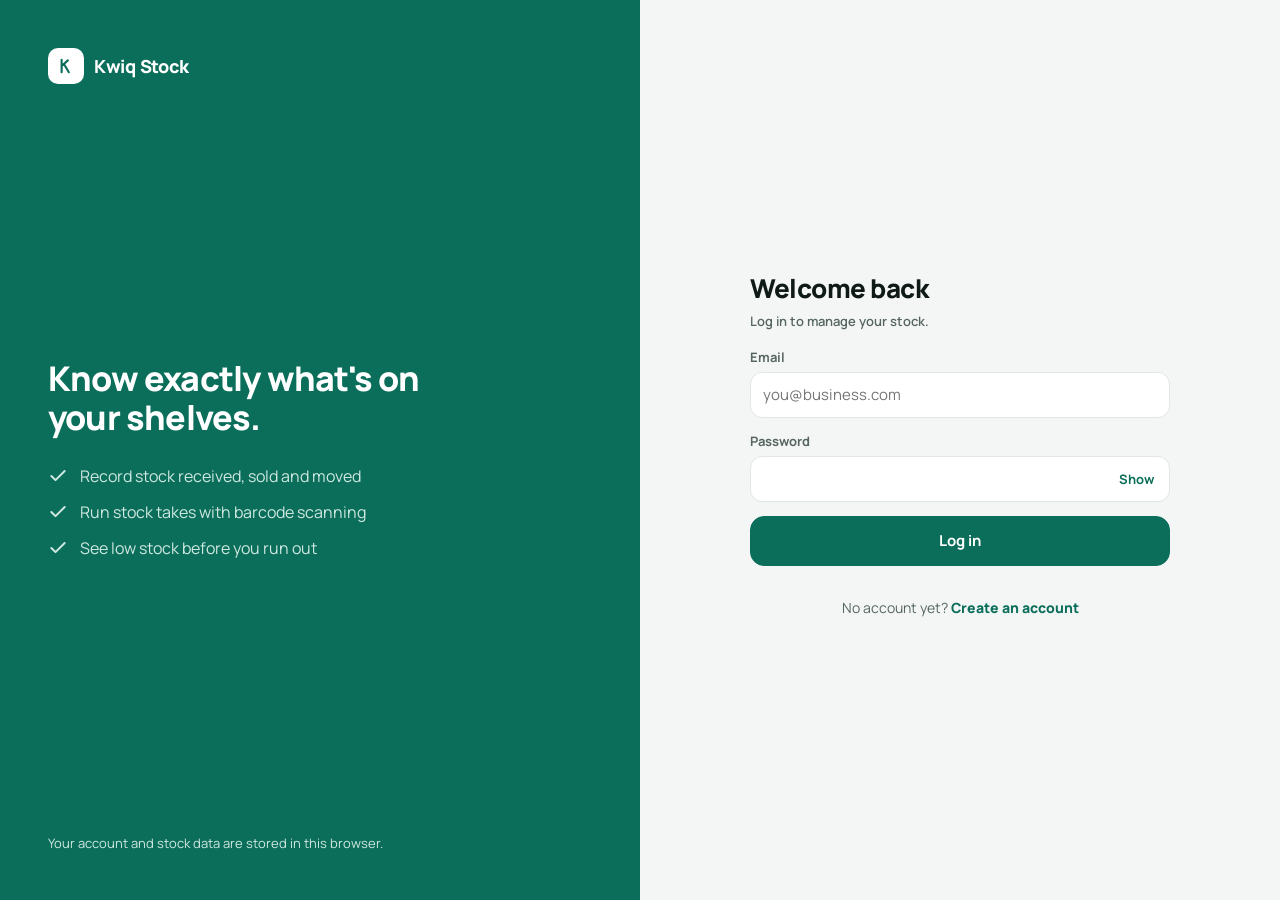
==== commit 2d78c93d: "Kwiq Stock: login, settings, empty start" ====
--- a/kwiq-stock/index.html
+++ b/kwiq-stock/index.html
@@ -3,8 +3,8 @@
 <head>
 <meta charset="utf-8">
 <meta name="viewport" content="width=device-width, initial-scale=1, viewport-fit=cover">
-<title>Kwiq Stock — Stock recording prototype</title>
-<meta name="description" content="Kwiq Stock: an interactive prototype of a stock recording app — receive and issue stock, run barcode stock takes and track movements.">
+<title>Kwiq Stock — Stock recording</title>
+<meta name="description" content="Kwiq Stock: record stock received and issued, run barcode stock takes and track every movement.">
 <meta name="theme-color" content="#0B6E5A">
 <link rel="icon" href="data:image/svg+xml,%3Csvg xmlns='http://www.w3.org/2000/svg' viewBox='0 0 32 32'%3E%3Crect width='32' height='32' rx='8' fill='%230B6E5A'/%3E%3Cpath d='M9 8v16M9 16l9-8M12.5 13l7 11' stroke='white' stroke-width='3' stroke-linecap='round' fill='none'/%3E%3C/svg%3E">
 <link rel="preconnect" href="https://fonts.googleapis.com">
@@ -19,7 +19,7 @@
   --radius:16px;--mono:'JetBrains Mono',ui-monospace,monospace;
 }
 *{box-sizing:border-box}
-html,body{margin:0;height:100%}
+html,body{margin:0;min-height:100%}
 body{font-family:'Manrope',system-ui,-apple-system,sans-serif;background:var(--ground);color:var(--ink);-webkit-font-smoothing:antialiased}
 a{color:var(--brand);text-decoration:none}
 button,input,select{font-family:inherit;font-size:inherit;color:inherit}
@@ -37,6 +37,9 @@
 .bottomnav a{display:flex;flex-direction:column;align-items:center;gap:4px;font-size:11px;font-weight:600;color:var(--muted);padding:6px 0}
 .bottomnav a.active{color:var(--brand);font-weight:800}
 .bottomnav .fab{width:54px;height:54px;border-radius:18px;background:var(--brand);display:flex;align-items:center;justify-content:center;margin-top:-22px;box-shadow:0 8px 20px rgba(11,110,90,.35)}
+body.signed-out .sidebar,body.signed-out .bottomnav{display:none !important}
+body.signed-out .main{padding:0}
+body.signed-out .content{max-width:none}
 @media (min-width:900px){
   .sidebar{display:flex;flex-direction:column;gap:6px;width:240px;flex-shrink:0;background:var(--card);border-right:1px solid var(--line);padding:22px 14px;position:sticky;top:0;height:100vh}
   .bottomnav{display:none}
@@ -45,13 +48,14 @@
 }
 @media (max-width:899px){.desktop-only{display:none !important}}
 .brand{display:flex;align-items:center;gap:10px;padding:4px 8px 18px;font-weight:800;font-size:18px;letter-spacing:-.3px}
-.logo{width:36px;height:36px;border-radius:10px;background:var(--brand);display:flex;align-items:center;justify-content:center}
+.logo{width:36px;height:36px;border-radius:10px;background:var(--brand);display:flex;align-items:center;justify-content:center;flex-shrink:0}
 .sidebar a{display:flex;align-items:center;gap:12px;padding:11px 12px;border-radius:12px;color:var(--muted);font-weight:700;font-size:15px}
 .sidebar a:hover{background:var(--ground);color:var(--ink)}
 .sidebar a.active{background:var(--brand-tint);color:var(--brand)}
 .sidebar .cta{margin-top:10px;background:var(--brand);color:#fff;justify-content:center}
 .sidebar .cta:hover{background:var(--brand-dark);color:#fff}
-.sidebar .foot{margin-top:auto;font-size:12px;color:var(--muted);padding:8px;line-height:1.5}
+.sidebar .me{margin-top:auto;display:flex;align-items:center;gap:10px;padding:10px 8px;border-top:1px solid var(--line-soft)}
+.avatar{width:40px;height:40px;border-radius:12px;background:var(--brand);color:#fff;display:flex;align-items:center;justify-content:center;font-weight:800;font-size:14px;flex-shrink:0}
 
 /* Components */
 .card{background:var(--card);border:1px solid var(--line);border-radius:var(--radius)}
@@ -66,8 +70,9 @@
 .btn:hover{border-color:#C9D3CE}
 .btn.primary{background:var(--brand);border-color:var(--brand);color:#fff}
 .btn.primary:hover{background:var(--brand-dark)}
+.btn.danger{color:var(--bad);border-color:#F3C6C2}
 .btn:disabled{opacity:.5;cursor:not-allowed}
-.iconbtn{width:44px;height:44px;border-radius:14px;border:1px solid var(--line);background:var(--card);display:inline-flex;align-items:center;justify-content:center;flex-shrink:0}
+.iconbtn{width:44px;height:44px;border-radius:14px;border:1px solid var(--line);background:var(--card);display:inline-flex;align-items:center;justify-content:center;flex-shrink:0;color:var(--ink)}
 .badge{font-size:11px;font-weight:700;padding:3px 9px;border-radius:999px;white-space:nowrap}
 .b-ok{background:var(--brand-tint);color:var(--brand)}
 .b-low{background:var(--warn-tint);color:var(--warn)}
@@ -93,13 +98,15 @@
 .field{display:flex;flex-direction:column;gap:6px;font-size:13px;font-weight:700;color:var(--muted)}
 .input{height:46px;padding:0 12px;border-radius:12px;border:1px solid var(--line);background:var(--card);font-size:15px;color:var(--ink);width:100%}
 .input:focus{outline:none;border-color:var(--brand);box-shadow:0 0 0 3px rgba(11,110,90,.15)}
-.search{display:flex;align-items:center;gap:10px;height:48px;padding:0 14px;border-radius:14px;background:var(--card);border:1px solid var(--line);flex:1}
+.input[readonly]{background:var(--ground);color:var(--muted)}
+.search{display:flex;align-items:center;gap:10px;height:48px;padding:0 14px;border-radius:14px;background:var(--card);border:1px solid var(--line);flex:1;min-width:0}
 .search input{flex:1;border:none;outline:none;background:transparent;font-size:15px;min-width:0}
 .grid2{display:grid;grid-template-columns:repeat(2,minmax(0,1fr));gap:10px}
-.grid-cards{display:grid;grid-template-columns:1fr;gap:18px}
+.grid-cards{display:grid;grid-template-columns:minmax(0,1fr);gap:18px}
 @media (min-width:900px){.grid-cards{grid-template-columns:repeat(2,minmax(0,1fr))}}
-.empty{padding:28px 16px;text-align:center;color:var(--muted);font-size:14px}
-.err{color:var(--bad);font-size:13px;font-weight:600}
+.empty{padding:28px 16px;text-align:center;color:var(--muted);font-size:14px;line-height:1.5}
+.err{color:var(--bad);font-size:13px;font-weight:600;min-height:0}
+.err:empty{display:none}
 
 /* Home */
 .hero{background:var(--brand);color:#fff;border-radius:20px;padding:20px;display:flex;flex-direction:column;gap:16px}
@@ -114,6 +121,10 @@
 .actions a > span{width:58px;height:58px;border-radius:16px;display:flex;align-items:center;justify-content:center;transition:transform .15s}
 .actions a:hover > span{transform:translateY(-2px)}
 @media (min-width:900px){.actions a{flex-direction:row;justify-content:flex-start;padding:12px;background:var(--card);border:1px solid var(--line);border-radius:16px;font-size:14px}.actions a > span{width:44px;height:44px;border-radius:12px}}
+.welcome{display:flex;flex-direction:column;gap:12px;align-items:flex-start}
+.steps{margin:0;padding:0;list-style:none;display:flex;flex-direction:column;gap:10px;width:100%}
+.steps li{display:flex;gap:12px;align-items:center;font-size:14px;font-weight:600}
+.steps li span{width:28px;height:28px;border-radius:50%;background:var(--brand-tint);color:var(--brand);display:flex;align-items:center;justify-content:center;font-weight:800;font-size:13px;flex-shrink:0}
 
 /* Record */
 .stepper{display:flex;align-items:center;justify-content:center;gap:20px}
@@ -138,7 +149,7 @@
 .counter button{width:34px;height:34px;border-radius:10px;border:1px solid var(--line);background:var(--ground);font-weight:800;font-size:16px}
 .counter button.plus{background:var(--brand);border-color:var(--brand);color:#fff}
 .counter input{width:52px;height:34px;text-align:center;border:1px solid var(--line);border-radius:10px;font-family:var(--mono);font-weight:600;font-size:15px}
-.row.hl{background:#F2FAF7}
+.hl{background:#F2FAF7}
 
 /* Reports */
 .chart{height:170px;display:grid;gap:8px;align-items:end}
@@ -149,18 +160,41 @@
 .legend{display:flex;gap:14px;font-size:12px;font-weight:600;color:var(--muted)}
 .legend i{display:inline-block;width:10px;height:10px;border-radius:3px;margin-right:5px;vertical-align:-1px}
 
+/* Auth */
+.auth{min-height:100vh;display:grid;grid-template-columns:1fr}
+.auth-side{display:none}
+.auth-main{display:flex;align-items:center;justify-content:center;padding:32px 20px}
+.auth-card{width:100%;max-width:420px;display:flex;flex-direction:column;gap:18px}
+.auth-card form{display:flex;flex-direction:column;gap:14px}
+.pw{position:relative}
+.pw button{position:absolute;right:6px;top:50%;transform:translateY(-50%);height:34px;padding:0 10px;border:none;background:none;color:var(--brand);font-weight:700;font-size:13px}
+.hint{font-size:12px;color:var(--muted);font-weight:500}
+.switch{font-size:14px;color:var(--muted);text-align:center}
+.switch a{font-weight:800}
+@media (min-width:900px){
+  .auth{grid-template-columns:1fr 1fr}
+  .auth-side{display:flex;flex-direction:column;justify-content:space-between;background:var(--brand);color:#fff;padding:48px}
+  .auth-side h2{font-size:34px;line-height:1.15;letter-spacing:-.8px;max-width:440px}
+  .auth-side ul{list-style:none;padding:0;margin:0;display:flex;flex-direction:column;gap:14px;font-size:16px;color:var(--brand-on)}
+  .auth-side li{display:flex;gap:12px;align-items:center}
+}
+
+/* Settings */
+.settings{display:grid;grid-template-columns:minmax(0,1fr);gap:18px;max-width:760px;width:100%}
+.settings form{display:flex;flex-direction:column;gap:12px}
+.settings .card h2{font-size:16px}
+
 /* Modal + toast */
 .overlay{position:fixed;inset:0;background:rgba(15,26,23,.45);display:flex;align-items:flex-end;justify-content:center;z-index:40}
 .sheet{background:#fff;width:100%;max-width:520px;max-height:92vh;overflow:auto;border-radius:22px 22px 0 0;padding:20px;display:flex;flex-direction:column;gap:14px}
 @media (min-width:640px){.overlay{align-items:center}.sheet{border-radius:22px}}
-.toast{position:fixed;left:50%;bottom:96px;transform:translateX(-50%) translateY(20px);background:var(--ink);color:#fff;padding:12px 16px;border-radius:12px;font-weight:600;font-size:14px;opacity:0;transition:.25s;z-index:60;max-width:calc(100% - 32px);display:flex;gap:10px;align-items:center}
+.toast{position:fixed;left:50%;bottom:96px;transform:translateX(-50%) translateY(20px);background:var(--ink);color:#fff;padding:12px 16px;border-radius:12px;font-weight:600;font-size:14px;opacity:0;transition:.25s;z-index:60;max-width:calc(100% - 32px);display:flex;gap:10px;align-items:center;pointer-events:none}
 .toast.show{opacity:1;transform:translateX(-50%) translateY(0)}
 @media (min-width:900px){.toast{bottom:28px}}
-.notice{font-size:12px;color:var(--muted);text-align:center;padding:6px 0}
-.notice button{border:none;background:none;color:var(--brand);font-weight:700;font-size:12px;padding:0;text-decoration:underline}
+body.signed-out .toast{bottom:28px}
 </style>
 </head>
-<body>
+<body class="signed-out">
 <div class="app">
   <nav class="sidebar" aria-label="Main">
     <div class="brand"><span class="logo"><svg width="20" height="20" viewBox="0 0 32 32" aria-hidden="true"><path d="M9 6v20M9 16l10-9M12.5 12.5l8 13.5" stroke="#fff" stroke-width="3.4" stroke-linecap="round" fill="none"/></svg></span>Kwiq Stock</div>
@@ -168,8 +202,9 @@
     <a href="#/products" data-nav="products"><svg width="22" height="22" viewBox="0 0 24 24" fill="none" stroke="currentColor" stroke-width="2" stroke-linecap="round" stroke-linejoin="round" aria-hidden="true"><path d="M21 8 12 3 3 8v8l9 5 9-5z"/><path d="m3 8 9 5 9-5"/><path d="M12 13v8"/></svg>Products</a>
     <a href="#/count" data-nav="count"><svg width="22" height="22" viewBox="0 0 24 24" fill="none" stroke="currentColor" stroke-width="2" stroke-linecap="round" stroke-linejoin="round" aria-hidden="true"><rect x="5" y="3" width="14" height="18" rx="2"/><path d="M9 3v2h6V3"/><path d="m9 13 2 2 4-4"/></svg>Stock take</a>
     <a href="#/reports" data-nav="reports"><svg width="22" height="22" viewBox="0 0 24 24" fill="none" stroke="currentColor" stroke-width="2" stroke-linecap="round" stroke-linejoin="round" aria-hidden="true"><path d="M4 20V10M10 20V4M16 20v-7M22 20H2"/></svg>Reports</a>
+    <a href="#/settings" data-nav="settings"><svg width="22" height="22" viewBox="0 0 24 24" fill="none" stroke="currentColor" stroke-width="2" stroke-linecap="round" stroke-linejoin="round" aria-hidden="true"><circle cx="12" cy="12" r="3"/><path d="M19.4 15a1.7 1.7 0 0 0 .3 1.8l.1.1a2 2 0 1 1-2.8 2.8l-.1-.1a1.7 1.7 0 0 0-1.8-.3 1.7 1.7 0 0 0-1 1.5V21a2 2 0 1 1-4 0v-.1a1.7 1.7 0 0 0-1.1-1.5 1.7 1.7 0 0 0-1.8.3l-.1.1a2 2 0 1 1-2.8-2.8l.1-.1a1.7 1.7 0 0 0 .3-1.8 1.7 1.7 0 0 0-1.5-1H3a2 2 0 1 1 0-4h.1a1.7 1.7 0 0 0 1.5-1.1 1.7 1.7 0 0 0-.3-1.8l-.1-.1a2 2 0 1 1 2.8-2.8l.1.1a1.7 1.7 0 0 0 1.8.3H9a1.7 1.7 0 0 0 1-1.5V3a2 2 0 1 1 4 0v.1a1.7 1.7 0 0 0 1 1.5 1.7 1.7 0 0 0 1.8-.3l.1-.1a2 2 0 1 1 2.8 2.8l-.1.1a1.7 1.7 0 0 0-.3 1.8V9a1.7 1.7 0 0 0 1.5 1H21a2 2 0 1 1 0 4h-.1a1.7 1.7 0 0 0-1.5 1z"/></svg>Settings</a>
     <a href="#/record" data-nav="record" class="cta"><svg width="20" height="20" viewBox="0 0 24 24" fill="none" stroke="currentColor" stroke-width="2.4" stroke-linecap="round" aria-hidden="true"><path d="M12 5v14M5 12h14"/></svg>Record stock</a>
-    <div class="foot">Interactive prototype · sample data saved in this browser.<br><button type="button" data-action="reset" style="border:none;background:none;padding:0;color:var(--brand);font-weight:700;font-size:12px;text-decoration:underline">Reset demo data</button></div>
+    <a href="#/settings" class="me" id="sideMe" aria-label="Account settings"></a>
   </nav>
 
   <main class="main" id="main" tabindex="-1">
@@ -198,9 +233,14 @@
   const money2 = (n) => 'N$ ' + n.toFixed(2);
   const fmtNum = (n) => Math.round(n).toLocaleString('en-ZA').replace(/,/g, ' ');
   const DAY = 86400000;
-  const LOCS = { main: 'Main Store', back: 'Back Storeroom' };
   const TONES = [['--amber-tint', '--amber'], ['--brand-tint', '--brand'], ['--blue-tint', '--blue'], ['--purple-tint', '--purple']];
-  const STORE_KEY = 'kwiq-stock-v1';
+  const USERS_KEY = 'kwiq-users-v2';
+  const SESSION_KEY = 'kwiq-session-v2';
+  const dataKey = (email) => 'kwiq-data-v2:' + email;
+  let LOCS = { main: 'Main Store', back: 'Storeroom' };
+
+  function store(key, val) { try { if (val === undefined) localStorage.removeItem(key); else localStorage.setItem(key, JSON.stringify(val)); } catch (e) { /* storage unavailable */ } }
+  function read(key) { try { const r = localStorage.getItem(key); return r ? JSON.parse(r) : null; } catch (e) { return null; } }
 
   function timeAgo(t) {
     const d = Date.now() - t;
@@ -212,7 +252,7 @@
     if (date.toDateString() === new Date(Date.now() - DAY).toDateString()) return 'Yesterday, ' + hm;
     return date.toLocaleDateString('en-GB', { day: 'numeric', month: 'short' }) + ', ' + hm;
   }
-  const initials = (name) => (name.split(/\s+/).filter((w) => /^[A-Za-z]/.test(w)).slice(0, 2).map((w) => w[0]).join('') || name.slice(0, 2)).toUpperCase();
+  const initials = (name) => (String(name).split(/\s+/).filter((w) => /^[A-Za-z]/.test(w)).slice(0, 2).map((w) => w[0]).join('') || String(name).slice(0, 2)).toUpperCase();
   const tone = (id) => TONES[[...id].reduce((a, c) => a + c.charCodeAt(0), 0) % TONES.length];
   const thumb = (p, size) => {
     const t = tone(p.id);
@@ -231,72 +271,87 @@
     minus: '<svg width="22" height="22" viewBox="0 0 24 24" fill="none" stroke="currentColor" stroke-width="2.4" stroke-linecap="round" aria-hidden="true"><path d="M5 12h14"/></svg>',
     check: '<svg width="20" height="20" viewBox="0 0 24 24" fill="none" stroke="currentColor" stroke-width="2.4" stroke-linecap="round" stroke-linejoin="round" aria-hidden="true"><path d="M20 6 9 17l-5-5"/></svg>',
     close: '<svg width="20" height="20" viewBox="0 0 24 24" fill="none" stroke="currentColor" stroke-width="2.2" stroke-linecap="round" aria-hidden="true"><path d="M18 6 6 18M6 6l12 12"/></svg>',
-    download: '<svg width="18" height="18" viewBox="0 0 24 24" fill="none" stroke="currentColor" stroke-width="2.2" stroke-linecap="round" stroke-linejoin="round" aria-hidden="true"><path d="M12 3v12"/><path d="m7 10 5 5 5-5"/><path d="M4 21h16"/></svg>'
+    download: '<svg width="18" height="18" viewBox="0 0 24 24" fill="none" stroke="currentColor" stroke-width="2.2" stroke-linecap="round" stroke-linejoin="round" aria-hidden="true"><path d="M12 3v12"/><path d="m7 10 5 5 5-5"/><path d="M4 21h16"/></svg>',
+    logout: '<svg width="18" height="18" viewBox="0 0 24 24" fill="none" stroke="currentColor" stroke-width="2.2" stroke-linecap="round" stroke-linejoin="round" aria-hidden="true"><path d="M9 21H5a2 2 0 0 1-2-2V5a2 2 0 0 1 2-2h4"/><path d="m16 17 5-5-5-5"/><path d="M21 12H9"/></svg>',
+    box: '<svg width="22" height="22" viewBox="0 0 24 24" fill="none" stroke="currentColor" stroke-width="2" stroke-linecap="round" stroke-linejoin="round" aria-hidden="true"><path d="M21 8 12 3 3 8v8l9 5 9-5z"/><path d="m3 8 9 5 9-5"/><path d="M12 13v8"/></svg>',
+    logo: '<svg width="20" height="20" viewBox="0 0 32 32" aria-hidden="true"><path d="M9 6v20M9 16l10-9M12.5 12.5l8 13.5" stroke="#fff" stroke-width="3.4" stroke-linecap="round" fill="none"/></svg>'
   };
 
-  // ---------------------------------------------------------------- data
-  function seed() {
+  // ---------------------------------------------------------------- accounts
+  async function hashPassword(password, salt) {
+    const text = salt + ':' + password;
+    if (window.crypto && crypto.subtle && window.TextEncoder) {
+      const buf = await crypto.subtle.digest('SHA-256', new TextEncoder().encode(text));
+      return [...new Uint8Array(buf)].map((b) => b.toString(16).padStart(2, '0')).join('');
+    }
+    let h = 5381; for (let i = 0; i < text.length; i++) h = ((h << 5) + h + text.charCodeAt(i)) | 0;
+    return 'x' + (h >>> 0).toString(16);
+  }
+  const users = () => read(USERS_KEY) || {};
+  const go = (h) => { if (location.hash === h) render(); else location.hash = h; };
+  let me = null; // { email, name, business, ... }
+
+  function emptyDb(business) {
+    return {
+      products: [], movements: [], nextGrv: 1001, nextId: 1, count: null,
+      settings: { business: business || 'My Business', locMain: 'Main Store', locBack: 'Storeroom', defaultMin: 10 }
+    };
+  }
+
+  // Optional demo catalogue, only loaded when the user asks for it in Settings.
+  function sampleData(base) {
     const catalog = [
-      ['Cooking Oil 2L', 'Grocery', 64.99, 51.2, 50, 9, 0, 'Namib Wholesalers'],
-      ['Maize Meal 10kg', 'Grocery', 119.99, 96.5, 40, 17, 0, 'Namib Mills Distribution'],
-      ['Sugar Brown 2kg', 'Grocery', 42.5, 33.9, 40, 21, 0, 'Namib Wholesalers'],
-      ['Rice Long Grain 2kg', 'Grocery', 46.99, 36.4, 30, 64, 24, 'Coastal Foods'],
-      ['Baked Beans 410g', 'Grocery', 18.99, 13.1, 36, 46, 12, 'Coastal Foods'],
-      ['Pasta Spaghetti 500g', 'Grocery', 21.99, 15.8, 30, 22, 0, 'Coastal Foods'],
-      ['Long Life Milk 1L', 'Dairy', 21.99, 16.75, 48, 64, 36, 'Kalahari Dairy'],
-      ['Butter 500g', 'Dairy', 69.99, 55.0, 20, 31, 0, 'Kalahari Dairy'],
-      ['Cheddar Cheese 400g', 'Dairy', 84.99, 66.2, 15, 0, 0, 'Kalahari Dairy'],
-      ['Fruit Juice 1L', 'Beverages', 24.99, 18.3, 40, 56, 24, 'Etosha Beverages'],
-      ['Still Water 1.5L', 'Beverages', 12.99, 8.6, 60, 140, 96, 'Etosha Beverages'],
-      ['Cola 2L', 'Beverages', 27.99, 21.4, 48, 38, 0, 'Etosha Beverages'],
-      ['Dishwashing Liquid 750ml', 'Household', 29.99, 21.9, 30, 0, 0, 'CleanCo Supplies'],
-      ['Bath Soap 175g', 'Household', 14.99, 9.8, 60, 132, 48, 'CleanCo Supplies'],
-      ['Toilet Paper 9-pack', 'Household', 79.99, 61.0, 20, 26, 10, 'CleanCo Supplies'],
-      ['Washing Powder 2kg', 'Household', 89.99, 70.3, 18, 0, 6, 'CleanCo Supplies']
+      ['Cooking Oil 2L', 'Grocery', 64.99, 51.2, 50, 9, 0], ['Maize Meal 10kg', 'Grocery', 119.99, 96.5, 40, 17, 0],
+      ['Sugar Brown 2kg', 'Grocery', 42.5, 33.9, 40, 21, 0], ['Rice Long Grain 2kg', 'Grocery', 46.99, 36.4, 30, 64, 24],
+      ['Baked Beans 410g', 'Grocery', 18.99, 13.1, 36, 46, 12], ['Long Life Milk 1L', 'Dairy', 21.99, 16.75, 48, 64, 36],
+      ['Butter 500g', 'Dairy', 69.99, 55.0, 20, 31, 0], ['Fruit Juice 1L', 'Beverages', 24.99, 18.3, 40, 56, 24],
+      ['Still Water 1.5L', 'Beverages', 12.99, 8.6, 60, 140, 96], ['Dishwashing Liquid 750ml', 'Household', 29.99, 21.9, 30, 0, 0],
+      ['Bath Soap 175g', 'Household', 14.99, 9.8, 60, 132, 48], ['Washing Powder 2kg', 'Household', 89.99, 70.3, 18, 0, 6]
     ];
-    const prefix = { Grocery: 'GRC', Dairy: 'DRY', Beverages: 'BEV', Household: 'HSH' };
-    const products = catalog.map((c, i) => ({
-      id: 'p' + (i + 1),
-      name: c[0], cat: c[1], price: c[2], cost: c[3], min: c[4],
-      stock: { main: c[5], back: c[6] },
-      sku: prefix[c[1]] + '-' + String(100 + i * 7).padStart(4, '0'),
-      barcode: '600' + String(1234500000 + i * 97).slice(0, 10),
-      supplier: c[7]
+    const d = emptyDb(base.settings.business);
+    d.settings = base.settings;
+    d.products = catalog.map((c, i) => ({
+      id: 's' + (i + 1), name: c[0], cat: c[1], price: c[2], cost: c[3], min: c[4], stock: { main: c[5], back: c[6] },
+      sku: skuFor(c[1], i + 1), barcode: '600' + String(1234500000 + i * 97).slice(0, 10), supplier: '—'
     }));
-    // Deterministic movement history for the last 35 days.
-    let s = 7;
-    const rnd = () => (s = (s * 9301 + 49297) % 233280) / 233280;
-    const users = ['Ndapewa', 'Peter', 'Selma', 'You'];
-    const movements = [];
-    let grv = 1040, mid = 1;
-    const now = Date.now();
-    for (let d = 34; d >= 0; d--) {
-      const dayStart = now - d * DAY;
-      products.forEach((p) => {
-        const daily = p.min / 7;
-        if (rnd() < 0.8) {
-          const q = Math.max(1, Math.round(daily * (0.4 + rnd() * 1.3)));
-          movements.push({ id: 'm' + mid++, pid: p.id, type: 'issue', delta: -q, loc: 'main', ref: 'Sale · Till ' + (1 + Math.floor(rnd() * 3)), user: users[Math.floor(rnd() * 3)], at: dayStart - (1 + Math.floor(rnd() * 9)) * 3600000 });
-        }
-        if (rnd() < 0.09) {
-          const q = Math.round(p.min * (1 + rnd()));
-          movements.push({ id: 'm' + mid++, pid: p.id, type: 'receive', delta: q, loc: rnd() < 0.7 ? 'main' : 'back', ref: 'GRV-' + grv++, user: users[3], at: dayStart - Math.floor(2 + rnd() * 6) * 3600000 });
-        }
+    let s = 7; const rnd = () => (s = (s * 9301 + 49297) % 233280) / 233280;
+    const now = Date.now(); const who = me ? me.name.split(' ')[0] : 'You';
+    for (let day = 27; day >= 0; day--) {
+      d.products.forEach((p) => {
+        if (rnd() < 0.8) d.movements.push({ id: 'm' + d.nextId++, pid: p.id, type: 'issue', delta: -Math.max(1, Math.round(p.min / 7 * (0.4 + rnd() * 1.3))), loc: 'main', ref: 'Sale', user: who, at: now - day * DAY - (1 + Math.floor(rnd() * 9)) * 3600000 });
+        if (rnd() < 0.09) d.movements.push({ id: 'm' + d.nextId++, pid: p.id, type: 'receive', delta: Math.round(p.min * (1 + rnd())), loc: 'main', ref: 'GRV-' + d.nextGrv++, user: who, at: now - day * DAY - (2 + Math.floor(rnd() * 6)) * 3600000 });
       });
     }
-    movements.sort((a, b) => b.at - a.at);
-    return { products, movements, nextGrv: grv, nextId: mid, count: null };
-  }
-
-  let db;
-  function load() {
-    try {
-      const raw = localStorage.getItem(STORE_KEY);
-      if (raw) { db = JSON.parse(raw); if (db && db.products && db.movements) return; }
-    } catch (e) { /* storage unavailable: run in memory */ }
-    db = seed();
-  }
-  function save() { try { localStorage.setItem(STORE_KEY, JSON.stringify(db)); } catch (e) { /* ignore */ } }
+    d.movements.sort((a, b) => b.at - a.at);
+    return d;
+  }
+  function skuFor(cat, n) {
+    const pre = (cat || 'GEN').replace(/[^A-Za-z]/g, '').slice(0, 3).toUpperCase().padEnd(3, 'X');
+    return pre + '-' + String(n).padStart(4, '0');
+  }
+
+  let db = null;
+  function loadData() {
+    db = read(dataKey(me.email)) || emptyDb(me.business);
+    if (!db.settings) db.settings = emptyDb(me.business).settings;
+    LOCS = { main: db.settings.locMain, back: db.settings.locBack };
+  }
+  function save() { if (me && db) store(dataKey(me.email), db); }
+
+  function startSession(email) {
+    const u = users()[email];
+    if (!u) return false;
+    me = { email, name: u.name, business: u.business };
+    store(SESSION_KEY, { email });
+    loadData();
+    document.body.classList.remove('signed-out');
+    return true;
+  }
+  function endSession() {
+    me = null; db = null;
+    store(SESSION_KEY, undefined);
+    document.body.classList.add('signed-out');
+  }
 
   const product = (id) => db.products.find((p) => p.id === id);
   const onHand = (p) => p.stock.main + p.stock.back;
@@ -306,11 +361,12 @@
     return `<span class="badge b-${st}">${st === 'out' ? 'Out of stock' : st === 'low' ? 'Low stock' : 'In stock'}</span>`;
   };
   const reorderQty = (p) => Math.max(0, p.min * 2 - onHand(p));
+  const categories = () => [...new Set(db.products.map((p) => p.cat))].sort();
 
   function addMovement(m) {
     m.id = 'm' + db.nextId++;
     m.at = Date.now();
-    m.user = 'You';
+    m.user = me.name.split(' ')[0];
     db.movements.unshift(m);
   }
 
@@ -325,13 +381,95 @@
   }
   function openModal(html) {
     $('#modal').innerHTML = `<div class="overlay" data-action="close-modal"><div class="sheet" role="dialog" aria-modal="true">${html}</div></div>`;
-    const first = $('#modal input, #modal select, #modal button');
+    const first = $('#modal input, #modal select');
     if (first) first.focus();
   }
   function closeModal() { $('#modal').innerHTML = ''; }
-
-  // ---------------------------------------------------------------- views
-  const ui = { cat: 'All', q: '', sort: 'low', recType: 'receive', recPid: null, recQty: 1, period: 'week', countCat: 'All' };
+  const pwField = (name, label, auto, hint) => `
+    <label class="field">${label}
+      <span class="pw"><input class="input" name="${name}" type="password" autocomplete="${auto}" required minlength="8" style="padding-right:64px">
+      <button type="button" data-action="toggle-pw" aria-label="Show password">Show</button></span>
+      ${hint ? `<span class="hint">${hint}</span>` : ''}
+    </label>`;
+
+  // ---------------------------------------------------------------- auth views
+  function authShell(inner) {
+    return `<div class="auth">
+      <aside class="auth-side">
+        <div class="brand" style="padding:0;color:#fff"><span class="logo" style="background:#fff">${icon.logo.replace('#fff', '#0B6E5A')}</span>Kwiq Stock</div>
+        <div class="stack" style="gap:28px">
+          <h2>Know exactly what's on your shelves.</h2>
+          <ul>
+            <li>${icon.check}Record stock received, sold and moved</li>
+            <li>${icon.check}Run stock takes with barcode scanning</li>
+            <li>${icon.check}See low stock before you run out</li>
+          </ul>
+        </div>
+        <span style="font-size:13px;color:var(--brand-on)">Your account and stock data are stored in this browser.</span>
+      </aside>
+      <div class="auth-main"><div class="auth-card">
+        <div class="brand mobile-only" style="padding:0"><span class="logo">${icon.logo}</span>Kwiq Stock</div>
+        ${inner}
+      </div></div>
+    </div>`;
+  }
+  function viewLogin() {
+    const hasUsers = Object.keys(users()).length > 0;
+    return authShell(`
+      <div class="stack" style="gap:6px"><h1>Welcome back</h1><span class="sub">Log in to manage your stock.</span></div>
+      <form id="loginForm" novalidate>
+        <label class="field">Email<input class="input" name="email" type="email" autocomplete="email" required placeholder="you@business.com"></label>
+        ${pwField('password', 'Password', 'current-password')}
+        <div class="err" id="authErr" role="alert"></div>
+        <button class="btn primary" type="submit" style="height:50px">Log in</button>
+      </form>
+      <p class="switch">${hasUsers ? 'New to Kwiq Stock?' : 'No account yet?'} <a href="#/signup">Create an account</a></p>`);
+  }
+  function viewSignup() {
+    return authShell(`
+      <div class="stack" style="gap:6px"><h1>Create your account</h1><span class="sub">Set up your business in under a minute.</span></div>
+      <form id="signupForm" novalidate>
+        <label class="field">Your name<input class="input" name="name" autocomplete="name" required maxlength="50" placeholder="e.g. Maria Shikongo"></label>
+        <label class="field">Business name<input class="input" name="business" autocomplete="organization" required maxlength="60" placeholder="e.g. Shikongo General Dealer"></label>
+        <label class="field">Email<input class="input" name="email" type="email" autocomplete="email" required placeholder="you@business.com"></label>
+        ${pwField('password', 'Password', 'new-password', 'At least 8 characters.')}
+        <div class="err" id="authErr" role="alert"></div>
+        <button class="btn primary" type="submit" style="height:50px">Create account</button>
+      </form>
+      <p class="switch">Already have an account? <a href="#/login">Log in</a></p>`);
+  }
+
+  async function doLogin(f) {
+    const d = Object.fromEntries(new FormData(f));
+    const email = (d.email || '').trim().toLowerCase();
+    const err = $('#authErr');
+    if (!email || !d.password) { err.textContent = 'Enter your email and password.'; return; }
+    const u = users()[email];
+    if (!u || u.hash !== await hashPassword(d.password, u.salt)) { err.textContent = 'Email or password is incorrect.'; return; }
+    startSession(email);
+    go('#/home');
+    toast('Welcome back, ' + u.name.split(' ')[0]);
+  }
+  async function doSignup(f) {
+    const d = Object.fromEntries(new FormData(f));
+    const name = (d.name || '').trim(), business = (d.business || '').trim(), email = (d.email || '').trim().toLowerCase();
+    const err = $('#authErr');
+    if (!name || !business) { err.textContent = 'Enter your name and business name.'; return; }
+    if (!/^[^\s@]+@[^\s@]+\.[^\s@]+$/.test(email)) { err.textContent = 'Enter a valid email address.'; return; }
+    if ((d.password || '').length < 8) { err.textContent = 'Password must be at least 8 characters.'; return; }
+    const all = users();
+    if (all[email]) { err.textContent = 'An account with this email already exists. Log in instead.'; return; }
+    const salt = Math.random().toString(36).slice(2) + Date.now().toString(36);
+    all[email] = { name, business, salt, hash: await hashPassword(d.password, salt), created: Date.now() };
+    store(USERS_KEY, all);
+    store(dataKey(email), emptyDb(business));
+    startSession(email);
+    go('#/home');
+    toast('Account created. Add your first product to get started.');
+  }
+
+  // ---------------------------------------------------------------- app views
+  const ui = { cat: 'All', q: '', sort: 'low', recType: 'receive', recPid: null, recQty: 1, period: 'week', countCat: 'All', filter: null };
 
   function viewHome() {
     const value = db.products.reduce((s, p) => s + onHand(p) * p.cost, 0);
@@ -339,21 +477,20 @@
     const out = db.products.filter((p) => status(p) === 'out');
     const weekAgo = Date.now() - 7 * DAY;
     const soldWeek = db.movements.filter((m) => m.type === 'issue' && m.at > weekAgo).reduce((s, m) => s - m.delta, 0);
-    const running = db.products.filter((p) => status(p) !== 'ok').sort((a, b) => onHand(a) / a.min - onHand(b) / b.min).slice(0, 5);
+    const running = db.products.filter((p) => status(p) !== 'ok').sort((a, b) => onHand(a) / Math.max(1, a.min) - onHand(b) / Math.max(1, b.min)).slice(0, 5);
     const recent = db.movements.slice(0, 6);
     const today = new Date().toLocaleDateString('en-GB', { weekday: 'long', day: 'numeric', month: 'long' });
+    const first = me.name.split(' ')[0];
+    const noProducts = db.products.length === 0;
     return `
       <div class="between">
-        <div class="stack" style="gap:2px"><span class="sub">${today}</span><h1>Main Store</h1></div>
-        <div class="row" style="gap:10px">
-          <a class="iconbtn mobile-only" href="#/products" aria-label="Search products">${icon.search}</a>
-          <span class="iconbtn" style="background:var(--brand);color:#fff;border:none;font-weight:800" aria-label="Signed in as you">You</span>
-        </div>
+        <div class="stack grow" style="gap:2px"><span class="sub">${today} · Hi ${esc(first)}</span><h1 class="ellipsis">${esc(db.settings.business)}</h1></div>
+        <a class="avatar mobile-only" href="#/settings" aria-label="Settings and profile" style="width:44px;height:44px;border-radius:14px">${esc(initials(me.name))}</a>
       </div>
       <section class="hero" aria-label="Stock summary">
-        <div class="between" style="align-items:flex-start">
+        <div class="between" style="align-items:flex-start;flex-wrap:wrap">
           <div class="stack" style="gap:4px"><span style="font-size:13px;color:var(--brand-on);font-weight:600">Stock value on hand (at cost)</span><span class="big">${money(value)}</span></div>
-          <span class="badge" style="background:#fff;color:var(--brand)">${fmtNum(soldWeek)} units sold · 7 days</span>
+          <span class="badge" style="background:#fff;color:var(--brand)">${fmtNum(soldWeek)} units issued · 7 days</span>
         </div>
         <div class="kpis">
           <a href="#/products"><b>${db.products.length}</b><span>Products</span></a>
@@ -361,6 +498,16 @@
           <a href="#/products?f=out"><b>${out.length}</b><span>Out of stock</span></a>
         </div>
       </section>
+      ${noProducts ? `
+      <section class="card pad welcome">
+        <h2>Get started</h2>
+        <ol class="steps">
+          <li><span>1</span>Add the products you stock, with prices and a minimum level.</li>
+          <li><span>2</span>Record stock as it arrives and as it is sold or used.</li>
+          <li><span>3</span>Run a stock take to check shelves against the system.</li>
+        </ol>
+        <button class="btn primary" type="button" data-action="add-product">${icon.plus}Add your first product</button>
+      </section>` : ''}
       <section class="actions" aria-label="Quick actions">
         <a href="#/record?t=receive"><span style="background:var(--brand-tint);color:var(--brand)">${icon.in}</span>Receive</a>
         <a href="#/record?t=issue"><span style="background:var(--out-tint);color:var(--out)">${icon.out}</span>Issue</a>
@@ -370,18 +517,17 @@
       <div class="grid-cards">
         <section class="stack">
           <div class="between"><h2>Running low</h2><a href="#/reports" style="font-weight:700;font-size:14px">Reorder list</a></div>
-          <div class="card list">${running.length ? running.map(rowLow).join('') : '<div class="empty">Everything is above its minimum level.</div>'}</div>
+          <div class="card list">${running.length ? running.map(rowLow).join('') : `<div class="empty">${noProducts ? 'Products below their minimum level will appear here.' : 'Everything is above its minimum level.'}</div>`}</div>
         </section>
         <section class="stack">
-          <div class="between"><h2>Recent activity</h2><a href="#/reports" style="font-weight:700;font-size:14px">All movements</a></div>
-          <div class="card list">${recent.map((m) => rowMove(m, true)).join('')}</div>
+          <div class="between"><h2>Recent activity</h2><a href="#/reports" style="font-weight:700;font-size:14px">Reports</a></div>
+          <div class="card list">${recent.length ? recent.map((m) => rowMove(m, true)).join('') : '<div class="empty">No stock movements yet. Receive or issue stock and it will show here.</div>'}</div>
         </section>
-      </div>
-      <p class="notice mobile-only">Interactive prototype · sample data saved in this browser · <button type="button" data-action="reset">Reset demo data</button></p>`;
+      </div>`;
   }
 
   function rowLow(p) {
-    const pct = Math.min(100, Math.round((onHand(p) / p.min) * 100));
+    const pct = Math.min(100, Math.round((onHand(p) / Math.max(1, p.min)) * 100));
     const col = status(p) === 'out' ? 'var(--bad)' : pct < 25 ? 'var(--out)' : '#E8890C';
     return `<a href="#/product/${p.id}">${thumb(p)}
       <span class="grow stack" style="gap:6px"><span class="name ellipsis">${esc(p.name)}</span><span class="bar"><span style="width:${Math.max(3, pct)}%;background:${col}"></span></span></span>
@@ -398,26 +544,37 @@
     const sub = (withName ? esc(m.ref || kind[3]) + ' · ' : '') + esc(LOCS[m.loc] || '') + ' · ' + timeAgo(m.at) + ' · ' + esc(m.user);
     const sign = m.delta > 0 ? '+' : m.delta < 0 ? '−' : '±';
     const color = m.delta > 0 ? 'var(--brand)' : m.delta < 0 ? 'var(--out)' : 'var(--muted)';
-    const tag = p ? 'a href="#/product/' + p.id + '"' : 'div';
-    return `<${tag}><span class="thumb" style="width:38px;height:38px;border-radius:10px;background:${kind[1]};color:${kind[2]}">${icon[kind[0]]}</span>
+    const open = p ? `<a href="#/product/${p.id}">` : '<div>';
+    const close = p ? '</a>' : '</div>';
+    return `${open}<span class="thumb" style="width:38px;height:38px;border-radius:10px;background:${kind[1]};color:${kind[2]}">${icon[kind[0]]}</span>
       <span class="grow stack" style="gap:1px"><span class="name ellipsis" style="font-size:14px">${title}</span><span class="meta ellipsis">${sub}</span></span>
-      <span class="qty" style="font-size:15px;color:${color}">${sign}${Math.abs(m.delta)}</span></${tag.split(' ')[0]}>`;
+      <span class="qty" style="font-size:15px;color:${color}">${sign}${Math.abs(m.delta)}</span>${close}`;
   }
 
   function viewProducts(params) {
-    if (params.f) { ui.filter = params.f; }
-    const cats = ['All', ...new Set(db.products.map((p) => p.cat))];
+    if (params.f) ui.filter = params.f;
+    const cats = ['All', ...categories()];
+    if (!cats.includes(ui.cat)) ui.cat = 'All';
     const q = ui.q.trim().toLowerCase();
     let list = db.products.filter((p) => (ui.cat === 'All' || p.cat === ui.cat)
       && (!ui.filter || status(p) === ui.filter)
-      && (!q || p.name.toLowerCase().includes(q) || p.sku.toLowerCase().includes(q) || p.barcode.includes(q)));
+      && (!q || p.name.toLowerCase().includes(q) || p.sku.toLowerCase().includes(q) || (p.barcode || '').includes(q)));
     const sorts = {
-      low: (a, b) => onHand(a) / a.min - onHand(b) / b.min,
+      low: (a, b) => onHand(a) / Math.max(1, a.min) - onHand(b) / Math.max(1, b.min),
       name: (a, b) => a.name.localeCompare(b.name),
       value: (a, b) => onHand(b) * b.cost - onHand(a) * a.cost
     };
     list = list.sort(sorts[ui.sort]);
     const filterLabel = ui.filter === 'low' ? 'Low stock' : ui.filter === 'out' ? 'Out of stock' : '';
+    if (!db.products.length) {
+      return `<div class="between"><h1>Products</h1></div>
+        <div class="card empty" style="padding:40px 20px;display:flex;flex-direction:column;align-items:center;gap:14px">
+          <span class="thumb" style="width:60px;height:60px;border-radius:18px;background:var(--brand-tint);color:var(--brand)">${icon.box}</span>
+          <b style="font-size:17px;color:var(--ink)">No products yet</b>
+          <span>Add the items you sell or store. You can set prices, a minimum level and opening stock.</span>
+          <button class="btn primary" type="button" data-action="add-product">${icon.plus}Add product</button>
+        </div>`;
+    }
     return `
       <div class="between"><h1>Products</h1><button class="btn primary" type="button" data-action="add-product">${icon.plus}New product</button></div>
       <div class="row" style="gap:10px">
@@ -452,29 +609,29 @@
       <div class="between">
         <a class="iconbtn" href="#/products" aria-label="Back to products">${icon.back}</a>
         <span style="font-weight:800">Product</span>
-        <button class="iconbtn" type="button" data-action="edit-min" data-id="${p.id}" aria-label="Edit minimum level"><svg width="20" height="20" viewBox="0 0 24 24" fill="none" stroke="currentColor" stroke-width="2" stroke-linecap="round" stroke-linejoin="round" aria-hidden="true"><path d="M12 20h9"/><path d="M16.5 3.5a2.1 2.1 0 0 1 3 3L7 19l-4 1 1-4z"/></svg></button>
+        <button class="iconbtn" type="button" data-action="edit-product" data-id="${p.id}" aria-label="Edit product"><svg width="20" height="20" viewBox="0 0 24 24" fill="none" stroke="currentColor" stroke-width="2" stroke-linecap="round" stroke-linejoin="round" aria-hidden="true"><path d="M12 20h9"/><path d="M16.5 3.5a2.1 2.1 0 0 1 3 3L7 19l-4 1 1-4z"/></svg></button>
       </div>
       <div class="grid-cards">
         <section class="card pad stack" style="gap:14px">
           <div class="row" style="gap:14px">${thumb(p, 60)}
             <div class="stack grow" style="gap:4px"><span style="font-size:20px;font-weight:800;letter-spacing:-.3px">${esc(p.name)}</span>
-              <span class="meta mono">${esc(p.sku)} · ${esc(p.barcode)}</span><span>${statusBadge(p)}</span></div>
+              <span class="meta mono">${esc(p.sku)}${p.barcode ? ' · ' + esc(p.barcode) : ''}</span><span>${statusBadge(p)}</span></div>
           </div>
           <div style="display:grid;grid-template-columns:repeat(3,minmax(0,1fr));gap:8px">
             <div style="background:var(--ground);border-radius:12px;padding:10px"><div class="sub">On hand</div><div class="qty" style="font-size:24px;color:${color}">${onHand(p)}</div></div>
             <div style="background:var(--ground);border-radius:12px;padding:10px"><div class="sub">Minimum</div><div class="qty" style="font-size:24px">${p.min}</div></div>
-            <div style="background:var(--ground);border-radius:12px;padding:10px"><div class="sub">Reorder</div><div class="qty" style="font-size:24px;color:var(--brand)">${reorderQty(p) ? '+' + reorderQty(p) : '—'}</div></div>
+            <div style="background:var(--ground);border-radius:12px;padding:10px"><div class="sub">Reorder</div><div class="qty" style="font-size:24px;color:var(--brand)">${status(p) !== 'ok' && reorderQty(p) ? '+' + reorderQty(p) : '—'}</div></div>
           </div>
           <div class="grid2" style="font-size:14px">
             <div class="stack" style="gap:2px"><span class="meta">Selling price</span><b>${money2(p.price)}</b></div>
             <div class="stack" style="gap:2px"><span class="meta">Cost price</span><b>${money2(p.cost)}</b></div>
             <div class="stack" style="gap:2px"><span class="meta">Category</span><b>${esc(p.cat)}</b></div>
-            <div class="stack" style="gap:2px"><span class="meta">Supplier</span><b>${esc(p.supplier)}</b></div>
+            <div class="stack" style="gap:2px"><span class="meta">Supplier</span><b>${esc(p.supplier || '—')}</b></div>
           </div>
           <div class="stack" style="gap:8px"><h2 style="font-size:15px">Stock by location</h2>
             <div class="card list">
-              <div><span class="grow name" style="font-size:14px">${LOCS.main}</span><span class="qty">${p.stock.main}</span></div>
-              <div><span class="grow name" style="font-size:14px">${LOCS.back}</span><span class="qty">${p.stock.back}</span></div>
+              <div><span class="grow name" style="font-size:14px">${esc(LOCS.main)}</span><span class="qty">${p.stock.main}</span></div>
+              <div><span class="grow name" style="font-size:14px">${esc(LOCS.back)}</span><span class="qty">${p.stock.back}</span></div>
             </div>
           </div>
           <div class="grid2">
@@ -484,20 +641,31 @@
         </section>
         <section class="stack">
           <h2>Movement history</h2>
-          <div class="card list">${moves.length ? moves.map((m) => rowMove(m, false)).join('') : '<div class="empty">No movements yet.</div>'}</div>
+          <div class="card list">${moves.length ? moves.map((m) => rowMove(m, false)).join('') : '<div class="empty">No movements yet for this product.</div>'}</div>
         </section>
       </div>`;
   }
 
+  function needProducts(title) {
+    return `<div class="between"><h1>${title}</h1></div>
+      <div class="card empty" style="padding:40px 20px;display:flex;flex-direction:column;align-items:center;gap:14px">
+        <span class="thumb" style="width:60px;height:60px;border-radius:18px;background:var(--brand-tint);color:var(--brand)">${icon.box}</span>
+        <b style="font-size:17px;color:var(--ink)">Add a product first</b>
+        <span>You need at least one product before you can ${title === 'Stock take' ? 'count stock' : 'record stock movements'}.</span>
+        <button class="btn primary" type="button" data-action="add-product">${icon.plus}Add product</button>
+      </div>`;
+  }
+
   function viewRecord(params) {
+    if (!db.products.length) return needProducts('Record stock');
     if (params.t) ui.recType = params.t;
     if (params.p) ui.recPid = params.p;
     if (!ui.recPid || !product(ui.recPid)) ui.recPid = db.products[0].id;
     const p = product(ui.recPid);
     const types = [['receive', 'Receive'], ['issue', 'Issue'], ['adjust', 'Adjust'], ['transfer', 'Transfer']];
     const t = ui.recType;
-    const refLabel = { receive: 'GRV / invoice no.', issue: 'Reason', adjust: 'Reason', transfer: 'Note' }[t];
-    const refPh = { receive: 'GRV-' + db.nextGrv, issue: 'Sale, damaged, expired…', adjust: 'Recount, correction…', transfer: 'Restock shelves' }[t];
+    const refLabel = { receive: 'GRV / invoice no.', issue: 'Reason', adjust: 'Reason' }[t];
+    const refPh = { receive: 'GRV-' + db.nextGrv, issue: 'Sale, damaged, expired…', adjust: 'Recount, correction…' }[t];
     return `
       <div class="between">
         <a class="iconbtn" href="#/home" aria-label="Close">${icon.close}</a>
@@ -512,7 +680,7 @@
           <select class="input" id="recPid">${db.products.slice().sort((a, b) => a.name.localeCompare(b.name)).map((x) => `<option value="${x.id}"${x.id === p.id ? ' selected' : ''}>${esc(x.name)} — ${onHand(x)} on hand</option>`).join('')}</select>
         </label>
         <div class="card pad stack" style="gap:14px;align-items:center">
-          <span class="sub" id="qtyLabel">${t === 'adjust' ? 'Counted quantity' : 'Quantity'}</span>
+          <span class="sub">${t === 'adjust' ? 'Counted quantity' : 'Quantity'}</span>
           <div class="stepper">
             <button type="button" data-action="qty" data-v="-1" aria-label="Decrease quantity">${icon.minus}</button>
             <label><span class="sr">Quantity</span><input id="recQty" type="number" inputmode="numeric" min="0" value="${ui.recQty}"></label>
@@ -526,10 +694,10 @@
         </div>
         <div class="grid2">
           <label class="field">${t === 'transfer' ? 'From' : 'Location'}
-            <select class="input" id="recLoc"><option value="main">${LOCS.main}</option><option value="back">${LOCS.back}</option></select></label>
+            <select class="input" id="recLoc"><option value="main">${esc(LOCS.main)}</option><option value="back">${esc(LOCS.back)}</option></select></label>
           ${t === 'transfer'
-            ? `<label class="field">To<select class="input" id="recTo"><option value="back">${LOCS.back}</option><option value="main">${LOCS.main}</option></select></label>`
-            : `<label class="field">${refLabel}<input class="input" id="recRef" type="text" placeholder="${esc(refPh)}"></label>`}
+            ? `<label class="field">To<select class="input" id="recTo"><option value="back">${esc(LOCS.back)}</option><option value="main">${esc(LOCS.main)}</option></select></label>`
+            : `<label class="field">${refLabel}<input class="input" id="recRef" type="text" maxlength="40" placeholder="${esc(refPh)}"></label>`}
         </div>
         <button class="btn primary" type="submit" style="height:52px;font-size:16px">${icon.check}Save ${types.find((x) => x[0] === t)[1].toLowerCase()}</button>
       </form>`;
@@ -592,20 +760,22 @@
   }
 
   function viewCount() {
+    if (!db.products.length) return needProducts('Stock take');
     const c = db.count;
     if (!c) {
-      const cats = ['All', ...new Set(db.products.map((p) => p.cat))];
-      const last = db.movements.find((m) => m.type === 'adjust');
+      const cats = ['All', ...categories()];
+      if (!cats.includes(ui.countCat)) ui.countCat = 'All';
+      const last = db.movements.find((m) => m.type === 'adjust' && m.ref === 'Stock take');
       return `
-        <div class="stack" style="gap:4px"><span class="sub">Stock take · Main Store</span><h1>Start a stock take</h1></div>
+        <div class="stack" style="gap:4px"><span class="sub">Stock take · ${esc(LOCS.main)}</span><h1>Start a stock take</h1></div>
         <div class="card pad stack" style="gap:14px;max-width:620px">
           <p style="margin:0;font-size:15px;line-height:1.55;color:var(--muted)">Count what is physically on the shelves. Kwiq Stock compares your counts with the system and posts any differences as adjustments when you finish.</p>
           <div class="stack" style="gap:8px"><span class="sub">What do you want to count?</span>
             <div class="chips" role="group" aria-label="Count scope">${cats.map((x) => `<button type="button" class="chip" aria-pressed="${x === ui.countCat}" data-action="count-cat" data-v="${esc(x)}">${esc(x === 'All' ? 'Everything' : x)}</button>`).join('')}</div>
           </div>
-          <span class="meta">${db.products.filter((p) => ui.countCat === 'All' || p.cat === ui.countCat).length} products · Main Store shelves</span>
+          <span class="meta">${db.products.filter((p) => ui.countCat === 'All' || p.cat === ui.countCat).length} products · ${esc(LOCS.main)}</span>
           <button class="btn primary" type="button" data-action="count-start" style="height:52px">Start counting</button>
-          ${last ? `<span class="meta">Last adjustment: ${timeAgo(last.at)}</span>` : ''}
+          <span class="meta">${last ? 'Last stock take posted ' + timeAgo(last.at) : 'No stock takes yet.'}</span>
         </div>`;
     }
     const items = c.items.map((id) => product(id)).filter(Boolean);
@@ -640,7 +810,7 @@
     const diff = has ? v - p.stock.main : 0;
     const varTxt = !has ? '—' : diff === 0 ? 'OK' : (diff > 0 ? '+' : '−') + Math.abs(diff);
     const varCol = !has ? 'var(--muted)' : diff === 0 ? 'var(--brand)' : 'var(--out)';
-    return `<div data-row="${p.id}" class="${c.last === p.id ? 'row hl' : ''}">
+    return `<div data-row="${p.id}" class="${c.last === p.id ? 'hl' : ''}">
       <span class="grow stack" style="gap:2px"><span class="name ellipsis" style="font-size:14px">${esc(p.name)}</span><span class="meta mono">${esc(p.sku)} · system ${p.stock.main}</span></span>
       <span class="counter">
         <button type="button" data-action="cnt" data-id="${p.id}" data-v="-1" aria-label="Remove one ${esc(p.name)}">−</button>
@@ -688,8 +858,9 @@
     const top = Object.entries(sales).sort((a, b) => b[1] - a[1]).slice(0, 5);
     const topMax = top.length ? top[0][1] : 1;
     const reorder = db.products.filter((p) => status(p) !== 'ok').sort((a, b) => onHand(a) - onHand(b));
+    const reorderCost = reorder.reduce((s, p) => s + reorderQty(p) * p.cost, 0);
     return `
-      <div class="between"><h1>Reports</h1><button class="btn" type="button" data-action="export">${icon.download}Export CSV</button></div>
+      <div class="between"><h1>Reports</h1><button class="btn" type="button" data-action="export" ${db.movements.length ? '' : 'disabled'}>${icon.download}Export CSV</button></div>
       <div class="seg" role="radiogroup" aria-label="Period" style="grid-template-columns:repeat(2,minmax(0,1fr));max-width:360px">
         <button type="button" role="radio" aria-checked="${ui.period === 'week'}" data-action="period" data-v="week">Last 7 days</button>
         <button type="button" role="radio" aria-checked="${ui.period === 'month'}" data-action="period" data-v="month">Last 5 weeks</button>
@@ -707,14 +878,73 @@
           <span class="sr">${buckets.map((b) => b.label + ': in ' + b.in + ', out ' + b.out).join('; ')}</span>
         </section>
         <section class="card pad stack" style="gap:12px">
-          <h2 style="font-size:15px">Top sellers</h2>
-          ${top.length ? top.map(([id, n]) => { const p = product(id); return `<a href="#/product/${id}" class="stack" style="gap:6px;color:var(--ink)"><span class="between" style="font-size:14px"><b class="ellipsis">${esc(p.name)}</b><span class="mono" style="font-weight:600">${n}</span></span><span class="bar"><span style="width:${Math.round((n / topMax) * 100)}%;background:var(--brand)"></span></span></a>`; }).join('') : '<div class="empty">No sales in this period.</div>'}
+          <h2 style="font-size:15px">Top issued products</h2>
+          ${top.length ? top.map(([id, n]) => { const p = product(id); return `<a href="#/product/${id}" class="stack" style="gap:6px;color:var(--ink)"><span class="between" style="font-size:14px"><b class="ellipsis">${esc(p.name)}</b><span class="mono" style="font-weight:600">${n}</span></span><span class="bar"><span style="width:${Math.round((n / topMax) * 100)}%;background:var(--brand)"></span></span></a>`; }).join('') : '<div class="empty">No stock issued in this period.</div>'}
         </section>
       </div>
       <section class="stack">
-        <div class="between"><h2>Reorder now</h2><span class="badge b-out">${reorder.length} item${reorder.length === 1 ? '' : 's'}</span></div>
-        <div class="card list">${reorder.length ? reorder.map((p) => `<a href="#/product/${p.id}">${thumb(p)}<span class="grow stack" style="gap:2px"><span class="name ellipsis" style="font-size:14px">${esc(p.name)}</span><span class="meta">${onHand(p)} on hand · min ${p.min} · ${esc(p.supplier)}</span></span><span class="stack" style="gap:2px;align-items:flex-end"><span class="qty" style="color:var(--brand)">+${reorderQty(p)}</span><span class="meta">${money(reorderQty(p) * p.cost)}</span></span></a>`).join('') : '<div class="empty">Nothing to reorder. All products are above minimum.</div>'}</div>
+        <div class="between"><h2>Reorder now</h2><span class="badge ${reorder.length ? 'b-out' : 'b-ok'}">${reorder.length} item${reorder.length === 1 ? '' : 's'}${reorder.length ? ' · ' + money(reorderCost) : ''}</span></div>
+        <div class="card list">${reorder.length ? reorder.map((p) => `<a href="#/product/${p.id}">${thumb(p)}<span class="grow stack" style="gap:2px"><span class="name ellipsis" style="font-size:14px">${esc(p.name)}</span><span class="meta">${onHand(p)} on hand · min ${p.min}${p.supplier && p.supplier !== '—' ? ' · ' + esc(p.supplier) : ''}</span></span><span class="stack" style="gap:2px;align-items:flex-end"><span class="qty" style="color:var(--brand)">+${reorderQty(p)}</span><span class="meta">${money(reorderQty(p) * p.cost)}</span></span></a>`).join('') : `<div class="empty">${db.products.length ? 'Nothing to reorder. All products are above their minimum level.' : 'Products that need reordering will appear here.'}</div>`}</div>
       </section>`;
+  }
+
+  function viewSettings() {
+    const s = db.settings;
+    const u = users()[me.email] || {};
+    const since = u.created ? new Date(u.created).toLocaleDateString('en-GB', { day: 'numeric', month: 'long', year: 'numeric' }) : '';
+    return `
+      <div class="stack" style="gap:4px"><h1>Settings</h1><span class="sub">Your profile, business and data.</span></div>
+      <div class="settings">
+        <section class="card pad stack" style="gap:14px">
+          <div class="row"><span class="avatar" style="width:56px;height:56px;border-radius:16px;font-size:18px">${esc(initials(me.name))}</span>
+            <div class="stack grow" style="gap:2px"><b style="font-size:17px" class="ellipsis">${esc(me.name)}</b><span class="meta ellipsis">${esc(me.email)}${since ? ' · member since ' + since : ''}</span></div></div>
+          <h2>Profile</h2>
+          <form id="profileForm" novalidate>
+            <label class="field">Your name<input class="input" name="name" required maxlength="50" value="${esc(me.name)}"></label>
+            <label class="field">Email<input class="input" name="email" type="email" value="${esc(me.email)}" readonly></label>
+            <div class="err" id="profileErr" role="alert"></div>
+            <button class="btn primary" type="submit">Save profile</button>
+          </form>
+        </section>
+        <section class="card pad stack" style="gap:14px">
+          <h2>Business</h2>
+          <form id="businessForm" novalidate>
+            <label class="field">Business name<input class="input" name="business" required maxlength="60" value="${esc(s.business)}"></label>
+            <div class="grid2">
+              <label class="field">Shop floor name<input class="input" name="locMain" required maxlength="30" value="${esc(s.locMain)}"></label>
+              <label class="field">Storeroom name<input class="input" name="locBack" required maxlength="30" value="${esc(s.locBack)}"></label>
+            </div>
+            <label class="field">Default minimum level for new products<input class="input" name="defaultMin" type="number" min="0" value="${s.defaultMin}"></label>
+            <div class="err" id="businessErr" role="alert"></div>
+            <button class="btn primary" type="submit">Save business details</button>
+          </form>
+        </section>
+        <section class="card pad stack" style="gap:14px">
+          <h2>Change password</h2>
+          <form id="passwordForm" novalidate>
+            ${pwField('current', 'Current password', 'current-password')}
+            ${pwField('next', 'New password', 'new-password', 'At least 8 characters.')}
+            <div class="err" id="passwordErr" role="alert"></div>
+            <button class="btn" type="submit">Update password</button>
+          </form>
+        </section>
+        <section class="card pad stack" style="gap:12px">
+          <h2>Data</h2>
+          <span class="meta" style="font-size:13px">${db.products.length} product${db.products.length === 1 ? '' : 's'} · ${db.movements.length} movement${db.movements.length === 1 ? '' : 's'} recorded. Data is stored in this browser.</span>
+          <div class="row" style="flex-wrap:wrap;gap:10px">
+            <button class="btn" type="button" data-action="export" ${db.movements.length ? '' : 'disabled'}>${icon.download}Export movements (CSV)</button>
+            <button class="btn" type="button" data-action="load-sample">Load sample products</button>
+            <button class="btn danger" type="button" data-action="clear-data" ${db.products.length || db.movements.length ? '' : 'disabled'}>Clear all stock data</button>
+          </div>
+        </section>
+        <section class="card pad stack" style="gap:12px">
+          <h2>Account</h2>
+          <div class="row" style="flex-wrap:wrap;gap:10px">
+            <button class="btn" type="button" data-action="logout">${icon.logout}Log out</button>
+            <button class="btn danger" type="button" data-action="delete-account">Delete account</button>
+          </div>
+        </section>
+      </div>`;
   }
 
   // ---------------------------------------------------------------- router
@@ -728,7 +958,15 @@
   }
 
   function render(keepScroll) {
-    const { route, id, params } = parse();
+    let { route, id, params } = parse();
+    if (!me) {
+      if (route !== 'signup') route = 'login';
+      $('#view').innerHTML = route === 'signup' ? viewSignup() : viewLogin();
+      document.title = 'Kwiq Stock — ' + (route === 'signup' ? 'Create account' : 'Log in');
+      if (!keepScroll) window.scrollTo(0, 0);
+      return;
+    }
+    if (route === 'login' || route === 'signup') { location.replace('#/home'); return; }
     if (route !== 'products') ui.filter = null;
     let html;
     switch (route) {
@@ -737,17 +975,19 @@
       case 'record': html = viewRecord(params); break;
       case 'count': html = viewCount(); break;
       case 'reports': html = viewReports(); break;
-      default: html = viewHome();
+      case 'settings': html = viewSettings(); break;
+      default: route = 'home'; html = viewHome();
     }
     $('#view').innerHTML = html;
-    const navKey = route === 'product' ? 'products' : (['products', 'record', 'count', 'reports'].includes(route) ? route : 'home');
+    $('#sideMe').innerHTML = `<span class="avatar">${esc(initials(me.name))}</span><span class="stack grow" style="gap:0"><b class="ellipsis" style="font-size:14px;color:var(--ink)">${esc(me.name)}</b><span class="meta ellipsis">${esc(db.settings.business)}</span></span>`;
+    const navKey = route === 'product' ? 'products' : route;
     document.querySelectorAll('[data-nav]').forEach((a) => {
       const on = a.dataset.nav === navKey;
       a.classList.toggle('active', on);
       if (on) a.setAttribute('aria-current', 'page'); else a.removeAttribute('aria-current');
     });
-    document.title = 'Kwiq Stock — ' + ({ products: 'Products', product: 'Product', record: 'Record stock', count: 'Stock take', reports: 'Reports' }[route] || 'Home');
-    if (route === 'record') recPreview();
+    document.title = 'Kwiq Stock — ' + ({ products: 'Products', product: 'Product', record: 'Record stock', count: 'Stock take', reports: 'Reports', settings: 'Settings' }[route] || 'Home');
+    if (route === 'record' && db.products.length) recPreview();
     if (!keepScroll) window.scrollTo(0, 0);
   }
 
@@ -757,18 +997,29 @@
     if (!el) return;
     const a = el.dataset.action, v = el.dataset.v;
     if (a === 'close-modal') { if (e.target === el) closeModal(); return; }
+    if (a === 'close-modal-btn') { closeModal(); return; }
+    if (a === 'toggle-pw') {
+      const inp = el.parentElement.querySelector('input');
+      const show = inp.type === 'password';
+      inp.type = show ? 'text' : 'password';
+      el.textContent = show ? 'Hide' : 'Show';
+      el.setAttribute('aria-label', show ? 'Hide password' : 'Show password');
+      return;
+    }
+    if (!me) return;
     if (a === 'cat') { ui.cat = v; render(true); }
     if (a === 'clear-filter') { ui.filter = null; location.hash = '#/products'; }
     if (a === 'scan-search') {
-      const p = db.products[Math.floor(Math.random() * db.products.length)];
+      const withCode = db.products.filter((p) => p.barcode);
+      if (!withCode.length) { toast('No products with a barcode yet'); return; }
+      const p = withCode[Math.floor(Math.random() * withCode.length)];
       toast('Scanned ' + p.barcode);
       location.hash = '#/product/' + p.id;
     }
     if (a === 'rec-type') { ui.recType = v; render(true); }
     if (a === 'qty') {
       const inp = $('#recQty');
-      const n = parseInt(v, 10);
-      inp.value = Math.max(0, (parseInt(inp.value, 10) || 0) + n);
+      inp.value = Math.max(0, (parseInt(inp.value, 10) || 0) + parseInt(v, 10));
       recPreview();
     }
     if (a === 'count-cat') { ui.countCat = v; render(true); }
@@ -786,8 +1037,9 @@
     if (a === 'scan-count') {
       const c = db.count;
       const next = c.items.find((id) => c.counts[id] == null) || c.items[Math.floor(Math.random() * c.items.length)];
-      const btn = $('#scanBtn'); btn.classList.add('on'); $('#scanText').textContent = 'Scanning…';
+      $('#scanBtn').classList.add('on'); $('#scanText').textContent = 'Scanning…';
       setTimeout(() => {
+        if (!db || !db.count) return;
         const p = product(next);
         const cur = c.counts[next];
         c.counts[next] = (cur == null ? 0 : cur) + 1; c.last = next; save(); render(true);
@@ -798,7 +1050,7 @@
     if (a === 'count-finish') {
       const c = db.count; let posted = 0;
       Object.entries(c.counts).forEach(([id, n]) => {
-        const p = product(id); if (!p) return;
+        const p = product(id); if (!p || n == null) return;
         const delta = n - p.stock.main;
         if (delta !== 0) { p.stock.main = n; addMovement({ pid: id, type: 'adjust', delta, loc: 'main', ref: 'Stock take' }); posted++; }
       });
@@ -809,97 +1061,143 @@
     }
     if (a === 'period') { ui.period = v; render(true); }
     if (a === 'export') exportCsv();
-    if (a === 'reset') {
-      if (confirmReset()) { try { localStorage.removeItem(STORE_KEY); } catch (err) { /* ignore */ } db = seed(); ui.recPid = null; render(); toast('Demo data reset'); }
-    }
-    if (a === 'add-product') openAddProduct();
-    if (a === 'edit-min') openEditMin(el.dataset.id);
+    if (a === 'add-product') openProductForm();
+    if (a === 'edit-product') openProductForm(el.dataset.id);
+    if (a === 'delete-product') deleteProduct(el.dataset.id);
+    if (a === 'logout') { endSession(); go('#/login'); toast('You have been logged out'); }
+    if (a === 'load-sample') {
+      if ((db.products.length || db.movements.length) && !window.confirm('Replace your current stock data with sample products?')) return;
+      db = sampleData(db); save(); ui.recPid = null; go('#/home'); toast('Sample products loaded');
+    }
+    if (a === 'clear-data') {
+      if (!window.confirm('Delete all products and stock movements? This cannot be undone.')) return;
+      const settings = db.settings; db = emptyDb(settings.business); db.settings = settings; save(); ui.recPid = null; render(true); toast('All stock data cleared');
+    }
+    if (a === 'delete-account') {
+      if (!window.confirm('Delete your account and all its stock data from this browser?')) return;
+      const all = users(); delete all[me.email]; store(USERS_KEY, all); store(dataKey(me.email), undefined);
+      endSession(); go('#/signup'); toast('Account deleted');
+    }
   });
 
-  function confirmReset() { return window.confirm('Reset all demo data? Your recorded movements will be cleared.'); }
-
   document.addEventListener('input', (e) => {
+    if (!me) return;
     if (e.target.id === 'q') {
       ui.q = e.target.value;
       const pos = e.target.selectionStart;
       render(true);
-      const q = $('#q'); q.focus(); try { q.setSelectionRange(pos, pos); } catch (err) { /* ignore */ }
+      const q = $('#q'); if (q) { q.focus(); try { q.setSelectionRange(pos, pos); } catch (err) { /* ignore */ } }
     }
     if (e.target.id === 'recQty') recPreview();
     if (e.target.dataset && e.target.dataset.cnt) {
       const id = e.target.dataset.cnt; const c = db.count;
       const val = e.target.value === '' ? null : Math.max(0, parseInt(e.target.value, 10) || 0);
-      c.counts[id] = val; if (val == null) delete c.counts[id];
+      if (val == null) delete c.counts[id]; else c.counts[id] = val;
       c.last = id; save();
     }
   });
   document.addEventListener('change', (e) => {
+    if (!me) return;
     if (e.target.id === 'sort') { ui.sort = e.target.value; render(true); }
     if (['recPid', 'recLoc', 'recTo'].includes(e.target.id)) recPreview();
     if (e.target.dataset && e.target.dataset.cnt) render(true);
   });
   document.addEventListener('submit', (e) => {
     e.preventDefault();
-    if (e.target.id === 'recForm') submitRecord();
-    if (e.target.id === 'addForm') saveNewProduct(e.target);
-    if (e.target.id === 'minForm') saveMin(e.target);
+    const f = e.target;
+    if (f.id === 'loginForm') doLogin(f);
+    if (f.id === 'signupForm') doSignup(f);
+    if (!me) return;
+    if (f.id === 'recForm') submitRecord();
+    if (f.id === 'productForm') saveProduct(f);
+    if (f.id === 'profileForm') saveProfile(f);
+    if (f.id === 'businessForm') saveBusiness(f);
+    if (f.id === 'passwordForm') savePassword(f);
   });
   document.addEventListener('keydown', (e) => { if (e.key === 'Escape' && $('#modal').innerHTML) closeModal(); });
 
-  function openAddProduct() {
+  function openProductForm(id) {
+    const p = id ? product(id) : null;
+    const cats = categories();
+    const catDefault = p ? p.cat : (cats[0] || '');
     openModal(`
-      <div class="between"><h2>New product</h2><button class="iconbtn" type="button" data-action="close-modal-btn" aria-label="Close">${icon.close}</button></div>
-      <form id="addForm" class="stack" style="gap:12px" novalidate>
-        <label class="field">Product name<input class="input" name="name" required maxlength="60" placeholder="e.g. Peanut Butter 400g"></label>
+      <div class="between"><h2>${p ? 'Edit product' : 'New product'}</h2><button class="iconbtn" type="button" data-action="close-modal-btn" aria-label="Close">${icon.close}</button></div>
+      <form id="productForm" class="stack" style="gap:12px" data-id="${p ? p.id : ''}" novalidate>
+        <label class="field">Product name<input class="input" name="name" required maxlength="60" placeholder="e.g. Peanut Butter 400g" value="${p ? esc(p.name) : ''}"></label>
         <div class="grid2">
-          <label class="field">Category<select class="input" name="cat">${[...new Set(db.products.map((p) => p.cat))].map((c) => `<option>${esc(c)}</option>`).join('')}</select></label>
-          <label class="field">Minimum level<input class="input" name="min" type="number" min="0" value="20"></label>
-          <label class="field">Selling price (N$)<input class="input" name="price" type="number" min="0" step="0.01" required placeholder="0.00"></label>
-          <label class="field">Cost price (N$)<input class="input" name="cost" type="number" min="0" step="0.01" required placeholder="0.00"></label>
-          <label class="field">Opening stock<input class="input" name="qty" type="number" min="0" value="0"></label>
-          <label class="field">Supplier<input class="input" name="supplier" maxlength="40" placeholder="Supplier name"></label>
+          <label class="field">Category<input class="input" name="cat" list="catList" required maxlength="30" placeholder="e.g. Grocery" value="${esc(catDefault)}"><datalist id="catList">${cats.map((c) => `<option value="${esc(c)}"></option>`).join('')}</datalist></label>
+          <label class="field">Minimum level<input class="input" name="min" type="number" min="0" value="${p ? p.min : db.settings.defaultMin}"></label>
+          <label class="field">Selling price (N$)<input class="input" name="price" type="number" min="0" step="0.01" required placeholder="0.00" value="${p ? p.price : ''}"></label>
+          <label class="field">Cost price (N$)<input class="input" name="cost" type="number" min="0" step="0.01" required placeholder="0.00" value="${p ? p.cost : ''}"></label>
+          <label class="field">Barcode (optional)<input class="input" name="barcode" inputmode="numeric" maxlength="20" value="${p ? esc(p.barcode || '') : ''}"></label>
+          <label class="field">Supplier (optional)<input class="input" name="supplier" maxlength="40" value="${p && p.supplier !== '—' ? esc(p.supplier) : ''}"></label>
+          ${p ? '' : `<label class="field">Opening stock<input class="input" name="qty" type="number" min="0" value="0"></label>`}
         </div>
-        <div class="err" id="addErr" role="alert"></div>
-        <button class="btn primary" type="submit" style="height:50px">Add product</button>
+        <div class="err" id="productErr" role="alert"></div>
+        <button class="btn primary" type="submit" style="height:50px">${p ? 'Save changes' : 'Add product'}</button>
+        ${p ? `<button class="btn danger" type="button" data-action="delete-product" data-id="${p.id}">Delete product</button>` : ''}
       </form>`);
   }
-  document.addEventListener('click', (e) => { if (e.target.closest('[data-action="close-modal-btn"]')) closeModal(); });
-
-  function saveNewProduct(f) {
+
+  function saveProduct(f) {
     const d = Object.fromEntries(new FormData(f));
-    const name = (d.name || '').trim();
+    const err = $('#productErr');
+    const name = (d.name || '').trim(), cat = (d.cat || '').trim();
     const price = parseFloat(d.price), cost = parseFloat(d.cost);
-    if (!name) return ($('#addErr').textContent = 'Enter a product name.');
-    if (!(price > 0) || !(cost > 0)) return ($('#addErr').textContent = 'Enter selling and cost prices above zero.');
-    if (cost > price) return ($('#addErr').textContent = 'Cost price is higher than the selling price.');
-    const prefix = { Grocery: 'GRC', Dairy: 'DRY', Beverages: 'BEV', Household: 'HSH' }[d.cat] || 'GEN';
-    const n = db.products.length + 1;
-    const p = {
-      id: 'p' + Date.now().toString(36), name, cat: d.cat, price, cost, min: Math.max(0, parseInt(d.min, 10) || 0),
-      stock: { main: 0, back: 0 }, sku: prefix + '-' + String(100 + n * 7).padStart(4, '0'),
-      barcode: '600' + String(1234500000 + n * 97).slice(0, 10), supplier: (d.supplier || '').trim() || '—'
-    };
+    if (!name) { err.textContent = 'Enter a product name.'; return; }
+    if (!cat) { err.textContent = 'Enter a category.'; return; }
+    if (!(price > 0) || !(cost > 0)) { err.textContent = 'Enter selling and cost prices above zero.'; return; }
+    if (cost > price) { err.textContent = 'Cost price is higher than the selling price.'; return; }
+    const dup = db.products.find((x) => x.name.toLowerCase() === name.toLowerCase() && x.id !== f.dataset.id);
+    if (dup) { err.textContent = 'A product with this name already exists.'; return; }
+    const fields = { name, cat, price, cost, min: Math.max(0, parseInt(d.min, 10) || 0), barcode: (d.barcode || '').trim(), supplier: (d.supplier || '').trim() || '—' };
+    if (f.dataset.id) {
+      Object.assign(product(f.dataset.id), fields);
+      save(); closeModal(); render(true); toast(name + ' updated');
+      return;
+    }
+    const p = { id: 'p' + Date.now().toString(36), ...fields, stock: { main: 0, back: 0 }, sku: skuFor(cat, db.products.length + 1) };
     db.products.push(p);
     const qty = Math.max(0, parseInt(d.qty, 10) || 0);
     if (qty) { p.stock.main = qty; addMovement({ pid: p.id, type: 'receive', delta: qty, loc: 'main', ref: 'Opening stock' }); }
     save(); closeModal(); toast(name + ' added');
-    location.hash = '#/product/' + p.id;
-  }
-
-  function openEditMin(id) {
-    const p = product(id);
-    openModal(`
-      <div class="between"><h2>Minimum stock level</h2><button class="iconbtn" type="button" data-action="close-modal-btn" aria-label="Close">${icon.close}</button></div>
-      <p style="margin:0;color:var(--muted);font-size:14px">${esc(p.name)} shows as low stock below this level.</p>
-      <form id="minForm" class="stack" data-id="${p.id}" style="gap:12px">
-        <label class="field">Minimum level<input class="input" name="min" type="number" min="0" value="${p.min}"></label>
-        <button class="btn primary" type="submit" style="height:50px">Save</button>
-      </form>`);
-  }
-  function saveMin(f) {
-    const p = product(f.dataset.id);
-    p.min = Math.max(0, parseInt(new FormData(f).get('min'), 10) || 0);
-    save(); closeModal(); render(true); toast('Minimum for ' + p.name + ' set to ' + p.min);
+    if (location.hash === '#/product/' + p.id) render(); else location.hash = '#/product/' + p.id;
+  }
+
+  function deleteProduct(id) {
+    const p = product(id); if (!p) return;
+    if (!window.confirm('Delete ' + p.name + ' and its movement history?')) return;
+    db.products = db.products.filter((x) => x.id !== id);
+    db.movements = db.movements.filter((m) => m.pid !== id);
+    if (db.count) { db.count.items = db.count.items.filter((x) => x !== id); delete db.count.counts[id]; }
+    save(); closeModal(); toast(p.name + ' deleted'); location.hash = '#/products';
+  }
+
+  function saveProfile(f) {
+    const name = (new FormData(f).get('name') || '').trim();
+    if (!name) { $('#profileErr').textContent = 'Enter your name.'; return; }
+    const all = users(); all[me.email].name = name; store(USERS_KEY, all);
+    me.name = name; render(true); toast('Profile saved');
+  }
+  function saveBusiness(f) {
+    const d = Object.fromEntries(new FormData(f));
+    const business = (d.business || '').trim(), locMain = (d.locMain || '').trim(), locBack = (d.locBack || '').trim();
+    if (!business || !locMain || !locBack) { $('#businessErr').textContent = 'Fill in all business fields.'; return; }
+    if (locMain.toLowerCase() === locBack.toLowerCase()) { $('#businessErr').textContent = 'The two locations need different names.'; return; }
+    Object.assign(db.settings, { business, locMain, locBack, defaultMin: Math.max(0, parseInt(d.defaultMin, 10) || 0) });
+    LOCS = { main: locMain, back: locBack };
+    const all = users(); all[me.email].business = business; store(USERS_KEY, all); me.business = business;
+    save(); render(true); toast('Business details saved');
+  }
+  async function savePassword(f) {
+    const d = Object.fromEntries(new FormData(f));
+    const err = $('#passwordErr');
+    const all = users(); const u = all[me.email];
+    if (u.hash !== await hashPassword(d.current || '', u.salt)) { err.textContent = 'Current password is incorrect.'; return; }
+    if ((d.next || '').length < 8) { err.textContent = 'New password must be at least 8 characters.'; return; }
+    u.salt = Math.random().toString(36).slice(2) + Date.now().toString(36);
+    u.hash = await hashPassword(d.next, u.salt);
+    store(USERS_KEY, all); f.reset(); err.textContent = ''; toast('Password updated');
   }
 
   function exportCsv() {
@@ -908,6 +1206,7 @@
       const p = product(m.pid); if (!p) return;
       rows.push([new Date(m.at).toISOString(), p.name, p.sku, m.type, m.delta, LOCS[m.loc], m.ref, m.user]);
     });
+    if (rows.length === 1) { toast('No movements to export yet'); return; }
     const csv = rows.map((r) => r.map((c) => '"' + String(c).replace(/"/g, '""') + '"').join(',')).join('\n');
     const url = URL.createObjectURL(new Blob([csv], { type: 'text/csv' }));
     const link = document.createElement('a');
@@ -917,8 +1216,10 @@
     toast('Exported ' + (rows.length - 1) + ' movements');
   }
 
+  // ---------------------------------------------------------------- start
   window.addEventListener('hashchange', () => render());
-  load();
+  const session = read(SESSION_KEY);
+  if (!(session && session.email && startSession(session.email))) endSession();
   render();
 })();
 </script>
